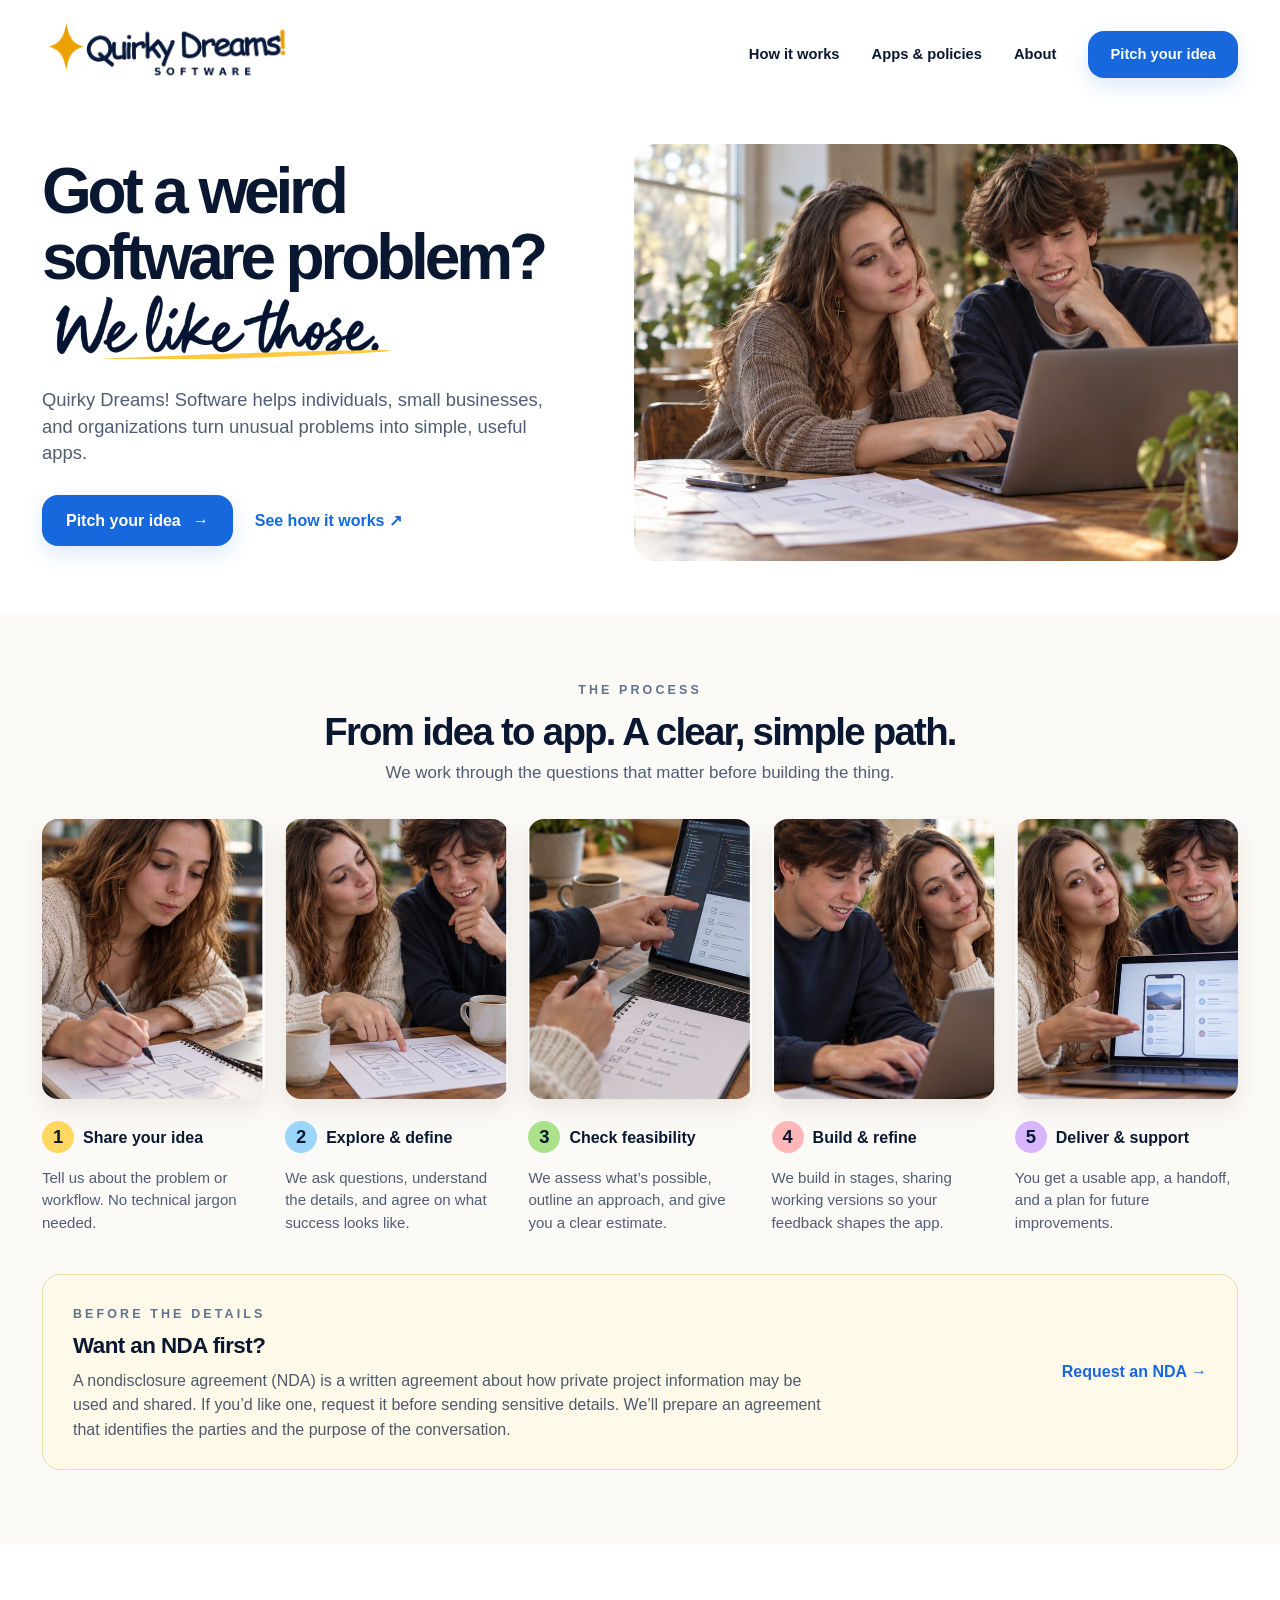
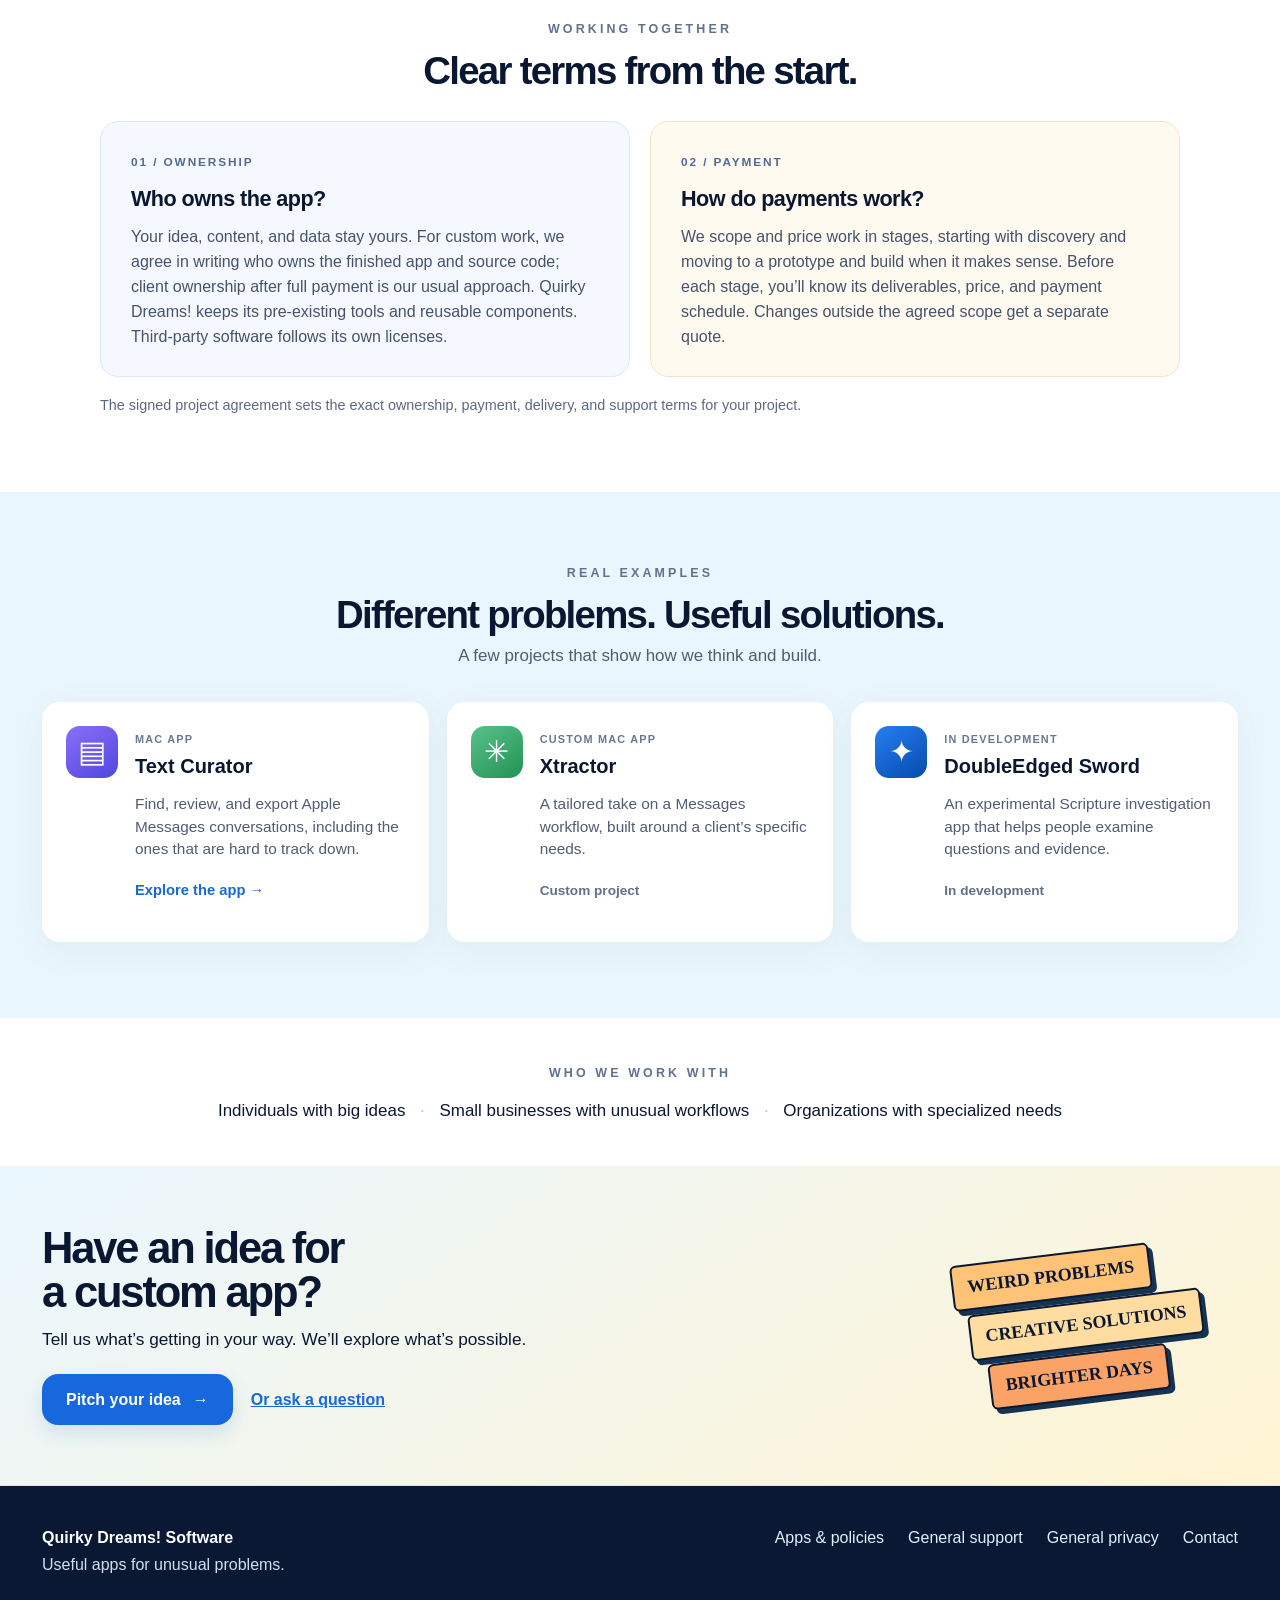
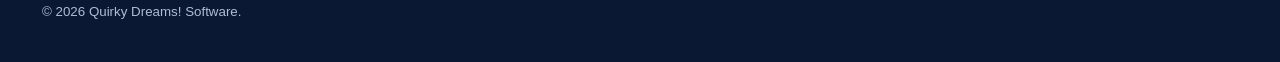
==== index.html @ a637a73d "Bust stylesheet cache for corrected photo ratio" ====
<!doctype html>
<html lang="en">
<head>
<meta charset="utf-8">
<meta name="viewport" content="width=device-width,initial-scale=1">
<title>Quirky Dreams! Software — Useful apps for unusual problems</title>
<meta name="description" content="Quirky Dreams! Software helps people turn unusual problems into simple, useful apps. Explore our process and tell us your idea.">
<link rel="icon" type="image/svg+xml" href="/electric-sheep-favicon.svg?v=20260927">
<link rel="stylesheet" href="styles.css?v=20260927-11">
</head>
<body class="home">
<header class="home-header"><nav class="home-nav" aria-label="Main navigation"><a class="home-brand" href="/" aria-label="Quirky Dreams! Software home"><img src="brand-logo-handwritten.png" alt="" width="250" height="51"></a><div class="home-links"><a href="#process">How it works</a><a href="apps.html">Apps &amp; policies</a><a href="#about">About</a><a class="nav-cta" href="mailto:support@quirkydreams.com?subject=My%20quirky%20app%20idea">Pitch your idea</a></div></nav></header>
<main class="home-main">
<section class="home-hero" aria-labelledby="hero-title"><div class="hero-copy"><h1 id="hero-title">Got a weird<br>software problem?<br><em>We like those.</em></h1><p>Quirky Dreams! Software helps individuals, small businesses, and organizations turn unusual problems into simple, useful apps.</p><div class="hero-actions"><a class="home-button" href="mailto:support@quirkydreams.com?subject=My%20quirky%20app%20idea">Pitch your idea <span aria-hidden="true">→</span></a><a class="text-link" href="#process">See how it works <span aria-hidden="true">↗</span></a></div></div><img class="hero-art" src="studio-hero.png" alt="Concept scene of Camila and Zach reviewing an app together" width="1989" height="791"></section>
<section id="process" class="process-section" aria-labelledby="process-title"><div class="section-heading"><span class="section-label">THE PROCESS</span><h2 id="process-title">From idea to app. A clear, simple path.</h2><p>We work through the questions that matter before building the thing.</p></div><ol class="process-grid"><li><span class="step-photo step-photo-1" aria-hidden="true"></span><h3><span class="step-number yellow">1</span> Share your idea</h3><p>Tell us about the problem or workflow. No technical jargon needed.</p></li><li><span class="step-photo step-photo-2" aria-hidden="true"></span><h3><span class="step-number blue">2</span> Explore &amp; define</h3><p>We ask questions, understand the details, and agree on what success looks like.</p></li><li><span class="step-photo step-photo-3" aria-hidden="true"></span><h3><span class="step-number green">3</span> Check feasibility</h3><p>We assess what’s possible, outline an approach, and give you a clear estimate.</p></li><li><span class="step-photo step-photo-4" aria-hidden="true"></span><h3><span class="step-number coral">4</span> Build &amp; refine</h3><p>We build in stages, sharing working versions so your feedback shapes the app.</p></li><li><span class="step-photo step-photo-5" aria-hidden="true"></span><h3><span class="step-number purple">5</span> Deliver &amp; support</h3><p>You get a usable app, a handoff, and a plan for future improvements.</p></li></ol><aside class="nda-callout" aria-labelledby="nda-title"><div><span class="section-label">BEFORE THE DETAILS</span><h3 id="nda-title">Want an NDA first?</h3><p>A nondisclosure agreement (NDA) is a written agreement about how private project information may be used and shared. If you’d like one, request it before sending sensitive details. We’ll prepare an agreement that identifies the parties and the purpose of the conversation.</p></div><a href="mailto:support@quirkydreams.com?subject=Request%20an%20NDA%20for%20an%20app%20idea">Request an NDA <span aria-hidden="true">→</span></a></aside></section>
<section class="terms-section" aria-labelledby="terms-title"><div class="section-heading"><span class="section-label">WORKING TOGETHER</span><h2 id="terms-title">Clear terms from the start.</h2></div><div class="terms-grid"><article><span class="terms-kicker">01 / OWNERSHIP</span><h3>Who owns the app?</h3><p>Your idea, content, and data stay yours. For custom work, we agree in writing who owns the finished app and source code; client ownership after full payment is our usual approach. Quirky Dreams! keeps its pre-existing tools and reusable components. Third-party software follows its own licenses.</p></article><article><span class="terms-kicker">02 / PAYMENT</span><h3>How do payments work?</h3><p>We scope and price work in stages, starting with discovery and moving to a prototype and build when it makes sense. Before each stage, you’ll know its deliverables, price, and payment schedule. Changes outside the agreed scope get a separate quote.</p></article></div><p class="terms-note">The signed project agreement sets the exact ownership, payment, delivery, and support terms for your project.</p></section>
<section id="examples" class="examples-section" aria-labelledby="examples-title"><div class="section-heading"><span class="section-label">REAL EXAMPLES</span><h2 id="examples-title">Different problems. Useful solutions.</h2><p>A few projects that show how we think and build.</p></div><div class="examples-grid"><article class="example-card"><span class="example-icon tc" aria-hidden="true">▤</span><div><span class="project-kind">MAC APP</span><h3>Text Curator</h3><p>Find, review, and export Apple Messages conversations, including the ones that are hard to track down.</p><a href="text-curator.html">Explore the app <span aria-hidden="true">→</span></a></div></article><article class="example-card"><span class="example-icon xt" aria-hidden="true">✳</span><div><span class="project-kind">CUSTOM MAC APP</span><h3>Xtractor</h3><p>A tailored take on a Messages workflow, built around a client’s specific needs.</p><span class="project-status">Custom project</span></div></article><article class="example-card"><span class="example-icon des" aria-hidden="true">✦</span><div><span class="project-kind">IN DEVELOPMENT</span><h3>DoubleEdged Sword</h3><p>An experimental Scripture investigation app that helps people examine questions and evidence.</p><span class="project-status">In development</span></div></article></div></section>
<section id="about" class="about-section"><span class="section-label">WHO WE WORK WITH</span><p>Individuals with big ideas <span>·</span> Small businesses with unusual workflows <span>·</span> Organizations with specialized needs</p></section>
<section class="closing-section"><div><h2>Have an idea for<br>a custom app?</h2><p>Tell us what’s getting in your way. We’ll explore what’s possible.</p><a class="home-button" href="mailto:support@quirkydreams.com?subject=My%20quirky%20app%20idea">Pitch your idea <span aria-hidden="true">→</span></a><a class="closing-link" href="mailto:support@quirkydreams.com?subject=Question%20for%20Quirky%20Dreams">Or ask a question</a></div><div class="closing-mark" aria-hidden="true"><span>WEIRD PROBLEMS</span><span>CREATIVE SOLUTIONS</span><span>BRIGHTER DAYS</span></div></section>
</main>
<footer class="home-footer"><div><strong>Quirky Dreams! Software</strong><p>Useful apps for unusual problems.</p></div><nav aria-label="Footer links"><a href="apps.html">Apps &amp; policies</a><a href="general-support.html">General support</a><a href="general-privacy.html">General privacy</a><a href="contact.html">Contact</a></nav><small>© 2026 Quirky Dreams! Software.</small></footer>
</body>
</html>
---- styles.css ----
:root { --bg:#f6f7f9; --card:#ffffff; --text:#17202a; --muted:#5f6b76; --line:#dfe4e8; --accent:#2f5d62; --accent2:#24484c; --max:980px; }
*{box-sizing:border-box} html{scroll-behavior:smooth} body{margin:0;background:var(--bg);color:var(--text);font-family:-apple-system,BlinkMacSystemFont,"SF Pro Text","Segoe UI",sans-serif;line-height:1.6}
a{color:var(--accent);text-decoration:none} a:hover{text-decoration:underline}
header{background:rgba(255,255,255,.92);border-bottom:1px solid var(--line);position:sticky;top:0;z-index:10;backdrop-filter:blur(14px)}
.nav{max-width:var(--max);margin:auto;padding:16px 24px;display:flex;gap:22px;align-items:center;flex-wrap:wrap}.brand{font-weight:750;color:var(--text);margin-right:auto}.nav a:not(.brand){font-size:.95rem;color:#3d4852}
main{max-width:var(--max);margin:auto;padding:64px 24px 80px}.hero{padding:30px 0 34px}.eyebrow{text-transform:uppercase;letter-spacing:.12em;font-size:.78rem;font-weight:700;color:var(--accent)}h1{font-size:clamp(2.35rem,6vw,4.8rem);line-height:1.04;letter-spacing:-.045em;margin:.25em 0 .3em}h2{font-size:1.65rem;letter-spacing:-.02em;margin-top:2.2em}h3{font-size:1.08rem;margin-bottom:.3em}.lead{font-size:1.22rem;color:var(--muted);max-width:760px}.grid{display:grid;grid-template-columns:repeat(auto-fit,minmax(230px,1fr));gap:18px;margin:30px 0}.card{background:var(--card);border:1px solid var(--line);border-radius:18px;padding:24px;box-shadow:0 8px 30px rgba(30,45,55,.04)}.card h3{margin-top:0}.button{display:inline-block;background:var(--accent);color:white;padding:11px 16px;border-radius:10px;font-weight:650}.button:hover{background:var(--accent2);text-decoration:none}.note{background:#eef3f3;border-left:4px solid var(--accent);padding:14px 18px;border-radius:8px;color:#34454a}.meta{color:var(--muted);font-size:.94rem}ul,ol{padding-left:1.35rem}li{margin:.35rem 0}code{background:#eceff1;padding:.1em .3em;border-radius:4px}footer{border-top:1px solid var(--line);background:#fff}.footer{max-width:var(--max);margin:auto;padding:30px 24px;color:var(--muted);font-size:.88rem}.footer p{margin:.35em 0}@media(max-width:620px){main{padding-top:38px}.nav{gap:12px}.brand{width:100%}h1{font-size:2.65rem}}/* Quirky Dreams! studio homepage */
.home{--ink:#0a1731;--blue:#1768dc;--muted:#4f5c73;background:#fff;color:var(--ink);font-family:ui-sans-serif,-apple-system,BlinkMacSystemFont,"Segoe UI",sans-serif;line-height:1.45}
.home a{color:var(--blue)}.home-header{position:relative;background:#fff;border:0;backdrop-filter:none}.home-nav{max-width:1320px;margin:auto;padding:20px 42px;display:flex;align-items:center;justify-content:space-between;gap:30px}.home-brand{color:var(--ink)!important;text-align:center;line-height:1;text-decoration:none!important;display:inline-flex;flex-direction:column;min-width:230px}.brand-script{font-family:"Comic Sans MS","Marker Felt",cursive;font-size:2rem;letter-spacing:-.09em;white-space:nowrap;transform:rotate(-3deg)}.bang{color:#f4b400}.spark{color:#f4b400;font-size:1.2rem;vertical-align:top;margin-left:4px}.brand-small{font-size:.67rem;letter-spacing:.48em;margin:7px 0 0 31px;font-weight:700}.home-links{display:flex;align-items:center;gap:32px}.home-links>a{font-size:.92rem;color:var(--ink);font-weight:650;white-space:nowrap}.home-links .nav-cta,.home-button{background:var(--blue);color:#fff!important;border-radius:16px;font-weight:750;box-shadow:0 8px 20px #1768dc25;transition:transform .2s,background .2s}.home-links .nav-cta{padding:13px 22px}.home-links .nav-cta:hover,.home-button:hover{background:#0e55ba;text-decoration:none;transform:translateY(-2px)}.home-main{max-width:none;padding:0}.home-hero{max-width:1320px;margin:auto;min-height:505px;padding:36px 42px 54px;display:grid;grid-template-columns:1fr 1.05fr;align-items:center;gap:16px}.hero-copy{position:relative;z-index:1}.home-hero h1{font-size:clamp(2.9rem,5vw,5.1rem);line-height:1.02;letter-spacing:-.065em;margin:0 0 28px;font-weight:830}.home-hero h1 em{display:inline-block;font-family:"Comic Sans MS","Marker Felt",cursive;font-weight:500;font-style:normal;letter-spacing:-.065em;position:relative;white-space:nowrap}.home-hero h1 em:after{content:"";height:5px;background:#ffc83e;border-radius:100%;position:absolute;left:2%;right:0;bottom:-9px;transform:rotate(-2deg)}.hero-copy>p{font-size:1.15rem;color:var(--muted);max-width:510px;margin:0 0 28px}.hero-actions{display:flex;align-items:center;gap:22px;flex-wrap:wrap}.home-button{display:inline-flex;gap:12px;align-items:center;padding:14px 24px;text-decoration:none!important}.text-link{font-weight:700}.hero-art{width:100%;height:auto;display:block;mix-blend-mode:multiply}.process-section{padding:62px 42px 74px;background:#fcfaf7}.section-heading{text-align:center;max-width:900px;margin:0 auto 34px}.section-label{font-size:.78rem;letter-spacing:.25em;color:#61728d;font-weight:800}.section-heading h2{font-size:clamp(1.9rem,3vw,2.8rem);margin:10px 0 6px;line-height:1.15;letter-spacing:-.045em}.section-heading p{font-size:1.06rem;color:var(--muted);margin:0}.process-art{display:block;width:min(1200px,100%);height:190px;object-fit:cover;object-position:center;margin:10px auto -5px;mix-blend-mode:multiply}.process-grid{list-style:none;padding:0;max-width:1200px;margin:0 auto;display:grid;grid-template-columns:repeat(5,1fr);gap:20px}.process-grid li{margin:0}.process-grid h3{font-size:1rem;display:flex;align-items:center;gap:9px;line-height:1.2;margin:0 0 14px}.step-number{width:32px;height:32px;flex:0 0 32px;display:grid;place-items:center;border-radius:50%;font-size:1.15rem;font-weight:850}.yellow{background:#ffd660}.blue{background:#9bd6fa}.green{background:#abe18b}.coral{background:#ffb6b7}.purple{background:#d7b6ff}.process-grid p{color:var(--muted);font-size:.94rem;line-height:1.48;margin:0}.examples-section{padding:68px 42px 76px;background:#eaf6fd}.examples-grid{max-width:1200px;margin:auto;display:grid;grid-template-columns:repeat(3,1fr);gap:18px}.example-card{background:#fff;border-radius:18px;padding:24px;min-height:240px;display:flex;gap:17px;box-shadow:0 9px 35px #305c8410}.example-icon{flex:0 0 52px;height:52px;border-radius:14px;color:#fff;display:grid;place-items:center;font-size:1.85rem}.tc{background:linear-gradient(145deg,#8a6ff8,#5147de)}.xt{background:linear-gradient(145deg,#58c18c,#239253)}.des{background:linear-gradient(145deg,#267ef0,#064bae)}.project-kind{font-size:.68rem;letter-spacing:.11em;color:#687891;font-weight:800}.example-card h3{font-size:1.25rem;margin:3px 0 12px}.example-card p{font-size:.96rem;color:var(--muted);margin:0 0 18px}.example-card a{font-weight:750;font-size:.92rem}.project-status{font-size:.85rem;color:#60718c;font-weight:650}.about-section{text-align:center;padding:42px 24px}.about-section p{font-size:1.06rem;margin:16px auto 0;max-width:1000px}.about-section p span{color:#a9bed7;margin:0 10px}.closing-section{background:linear-gradient(145deg,#eaf7ff 0%,#fff4d2 100%);min-height:315px;padding:60px max(42px,calc((100vw - 1200px)/2));display:flex;justify-content:space-between;align-items:center;gap:30px;overflow:hidden}.closing-section h2{font-size:clamp(2rem,3.4vw,3.2rem);line-height:1.02;margin:0 0 12px;letter-spacing:-.05em}.closing-section p{font-size:1.08rem;margin:0 0 22px}.closing-link{display:inline-block;margin-left:18px;text-decoration:underline!important;font-weight:650}.closing-mark{display:flex;flex-direction:column;align-items:flex-start;gap:5px;transform:rotate(-7deg);margin-right:35px}.closing-mark span{background:#ffc377;border:2px solid var(--ink);border-radius:6px;box-shadow:4px 5px 0 #173352;white-space:nowrap;padding:8px 14px;font-size:1.12rem;font-family:"Comic Sans MS","Marker Felt",cursive;font-weight:750}.closing-mark span:nth-child(2){background:#ffdc9f;margin-left:12px}.closing-mark span:nth-child(3){background:#fba267;margin-left:26px}.home-footer{background:#0b1833;color:#d5deef;padding:40px max(42px,calc((100vw - 1200px)/2));display:grid;grid-template-columns:1fr 2fr;gap:22px}.home-footer strong{color:#fff}.home-footer p{margin:4px 0}.home-footer nav{display:flex;flex-wrap:wrap;gap:12px 24px;justify-content:flex-end}.home-footer a{color:#e5eefe}.home-footer small{grid-column:1/-1;color:#aebdd3}
@media(max-width:900px){.home-nav{padding:18px 24px;flex-wrap:wrap}.home-links{gap:18px;flex-wrap:wrap}.home-hero{padding:45px 24px;grid-template-columns:1fr 1fr;min-height:0}.home-hero h1{font-size:clamp(2.65rem,5vw,4rem)}.process-section,.examples-section{padding-left:24px;padding-right:24px}.process-grid{gap:10px}.process-grid h3{align-items:flex-start;flex-direction:column}.closing-section{padding:52px 24px}.home-footer{padding:38px 24px}}
@media(max-width:650px){.home-nav{justify-content:center}.home-brand{margin:auto}.home-links{justify-content:center;gap:13px 18px}.home-links>a{font-size:.85rem}.home-links .nav-cta{padding:9px 14px}.home-hero{display:flex;flex-direction:column;padding:38px 24px 34px;gap:5px}.home-hero h1{font-size:clamp(2.65rem,10vw,4rem)}.hero-copy>p{font-size:1.06rem}.hero-art{max-width:550px}.process-section{padding-top:48px}.process-art{display:none}.process-grid{grid-template-columns:1fr;gap:0;max-width:470px}.process-grid li{position:relative;padding:16px 0 16px 50px;border-bottom:1px solid #e9e1d8}.process-grid h3{display:block;margin:0 0 6px}.step-number{position:absolute;left:0;top:12px}.process-grid p{font-size:1rem}.examples-grid{grid-template-columns:1fr}.example-card{min-height:0}.about-section p span{display:none}.about-section p{line-height:1.9}.closing-section{min-height:0}.closing-mark{display:none}.home-footer{grid-template-columns:1fr}.home-footer nav{justify-content:flex-start}.home-footer small{grid-column:auto}}

.terms-section{padding:72px 42px 76px;background:#fff}.terms-section .section-heading{margin-bottom:28px}.terms-grid{max-width:1080px;margin:auto;display:grid;grid-template-columns:repeat(2,minmax(0,1fr));gap:20px}.terms-grid article{background:#f5f9ff;border:1px solid #dbe8f8;border-radius:18px;padding:27px 30px}.terms-grid article:nth-child(2){background:#fffaf0;border-color:#f3e4c5}.terms-kicker{font-size:.74rem;letter-spacing:.16em;color:#506a91;font-weight:800}.terms-grid h3{font-size:1.35rem;letter-spacing:-.025em;margin:10px 0}.terms-grid p{font-size:1rem;color:#45536a;line-height:1.57;margin:0}.terms-note{max-width:1080px;margin:18px auto 0;color:#5b6980;font-size:.9rem}@media(max-width:650px){.terms-section{padding:52px 24px 58px}.terms-grid{grid-template-columns:1fr}.terms-grid article{padding:23px}.terms-note{font-size:.9rem}}
.app-hub{background:#f6faff}.hub-main{max-width:1200px;margin:auto;padding:76px 42px 100px}.hub-intro{max-width:720px;margin-bottom:42px}.hub-intro h1{font-size:clamp(2.6rem,5vw,4.3rem);line-height:1.05;letter-spacing:-.055em;margin:12px 0 18px}.hub-intro p{font-size:1.16rem;color:var(--muted);margin:0}.hub-grid{display:grid;grid-template-columns:repeat(3,minmax(0,1fr));gap:18px}.hub-card{background:#fff;border:1px solid #e2eaf4;border-radius:18px;padding:25px;display:flex;flex-direction:column;align-items:flex-start;gap:20px;box-shadow:0 10px 30px #1d4d8810}.hub-card h2{font-size:1.4rem;letter-spacing:-.025em;margin:7px 0 12px}.hub-card p{font-size:1rem;color:var(--muted);margin:0}.hub-actions{display:flex;flex-direction:column;align-items:flex-start;gap:11px;margin-top:24px}.hub-actions a,.hub-contact a{font-weight:750}.hub-contact{font-size:1rem;margin:36px 0 0;color:var(--muted)}.app-hub .home-links a[aria-current="page"]{color:var(--blue);text-decoration:underline;text-underline-offset:6px}@media(max-width:850px){.hub-grid{grid-template-columns:1fr 1fr}.hub-main{padding:56px 24px 72px}}@media(max-width:650px){.hub-grid{grid-template-columns:1fr}.hub-card{flex-direction:row}.hub-card .example-icon{flex:0 0 52px}.hub-main{padding-top:46px}}

.nda-callout{max-width:1200px;margin:40px auto 0;border:1px solid #ecdcae;background:#fff9e9;border-radius:18px;padding:26px 30px;display:flex;align-items:center;justify-content:space-between;gap:30px}.nda-callout h3{font-size:1.4rem;letter-spacing:-.025em;margin:6px 0 6px}.nda-callout p{color:#4d5a6b;font-size:1rem;line-height:1.55;max-width:760px;margin:0}.nda-callout>a{font-weight:750;white-space:nowrap}@media(max-width:650px){.nda-callout{margin-top:32px;padding:22px;display:block}.nda-callout>a{display:inline-block;margin-top:18px}}
.info-page{background:#f6faff}.info-main{max-width:900px;min-height:65vh;margin:auto;padding:72px 28px 100px}.info-main h1{font-size:clamp(2.6rem,5vw,4.3rem);line-height:1.05;letter-spacing:-.05em;margin:12px 0 18px}.info-lead{font-size:1.18rem;color:var(--muted);max-width:740px;margin:0 0 36px}.info-panel{background:#fff;border:1px solid #e0e9f5;border-radius:18px;padding:24px 28px;margin:16px 0}.info-panel h2{font-size:1.3rem;margin:0 0 9px}.info-panel p{font-size:1rem;color:#46556d;margin:0;line-height:1.6}.info-panel a{font-weight:700}.info-panel>a{display:inline-block;margin-top:13px;font-weight:750}.info-panel .info-secondary{margin-top:18px}.info-secondary{color:#62718a;font-size:.92rem}@media(max-width:650px){.info-main{padding:48px 24px 68px}.info-panel{padding:22px}}

/* Photographic process sequence */
.home-hero .hero-art{border-radius:22px;mix-blend-mode:normal;aspect-ratio:1.45;object-fit:cover;object-position:70% center}
.process-grid{margin-top:32px}
.step-photo{display:block;width:100%;height:280px;margin-bottom:22px;border-radius:16px;background-image:url('process-photos.png');background-repeat:no-repeat;background-size:500% auto;background-position-y:center;box-shadow:0 10px 24px #422c1618}
.step-photo-1{background-position-x:0%}.step-photo-2{background-position-x:25%}.step-photo-3{background-position-x:50%}.step-photo-4{background-position-x:75%}.step-photo-5{background-position-x:100%}
@media(max-width:760px){.process-grid li{padding-top:22px;padding-bottom:22px}.step-photo{height:210px;margin-bottom:14px}.home-hero .hero-art{aspect-ratio:1.5}}
.home-brand img{display:block;max-width:100%;height:auto}
.nav .brand img{display:block;max-width:100%;height:auto}
.home-brand img{width:250px;height:auto;margin:-13px 0 -9px}
.nav .brand img{width:210px;height:auto;margin:-10px 0 -7px}
/* Bespoke hand lettering for the fixed hero phrase; the HTML text remains accessible. */
.home-hero h1 em{font-family:inherit;color:transparent;width:5.45em;height:1.08em;overflow:hidden;white-space:nowrap;background:url('we-like-those-lettering.png') center center / 100% auto no-repeat;vertical-align:bottom}
.home-hero h1 em:after{bottom:0}
.home-hero .hero-art{object-position:85% center}


/* Mobile photographic framing — preserve the approved compositions instead of desktop cover-crops. */
@media(max-width:760px){
  .home-hero .hero-art{
    aspect-ratio:auto;
    height:auto;
    object-fit:contain;
    object-position:center;
  }
  .step-photo{
    height:auto;
    aspect-ratio:405 / 692;
    background-size:500% auto;
    background-position-y:center;
  }
}
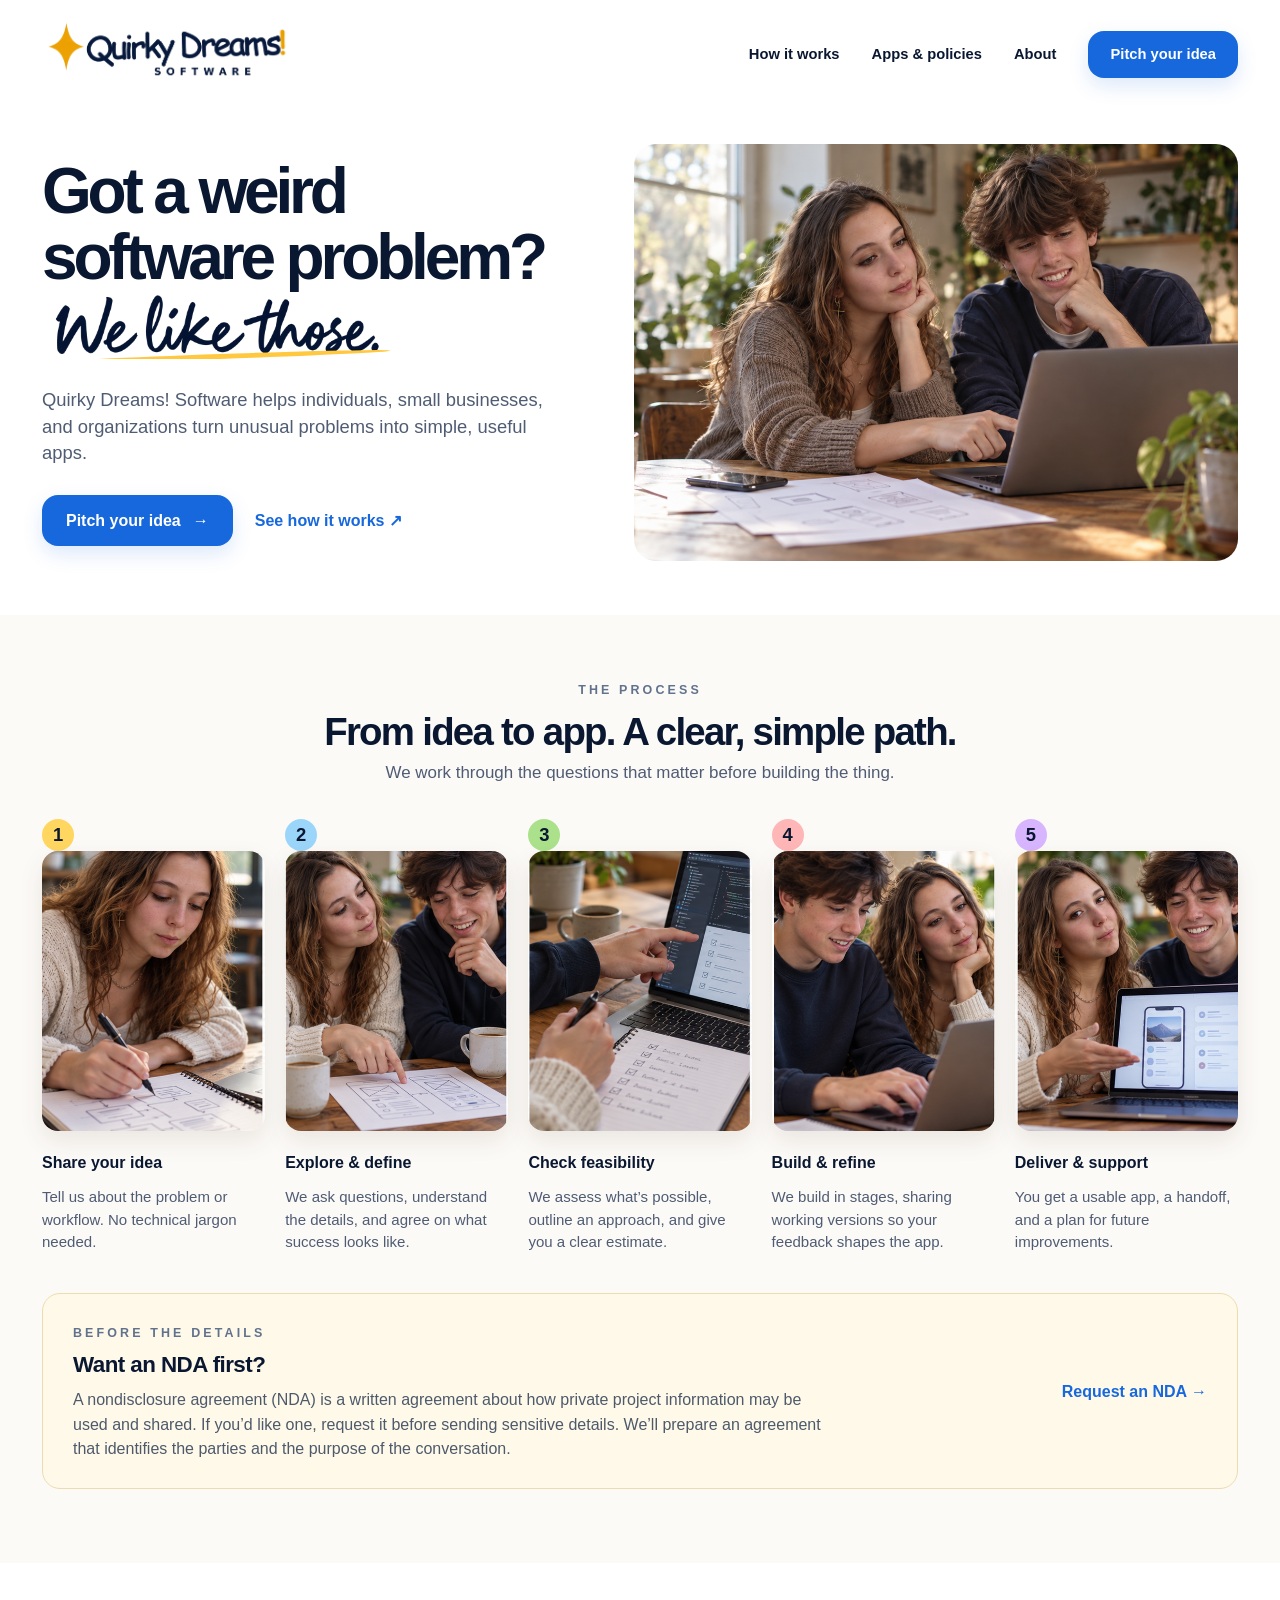
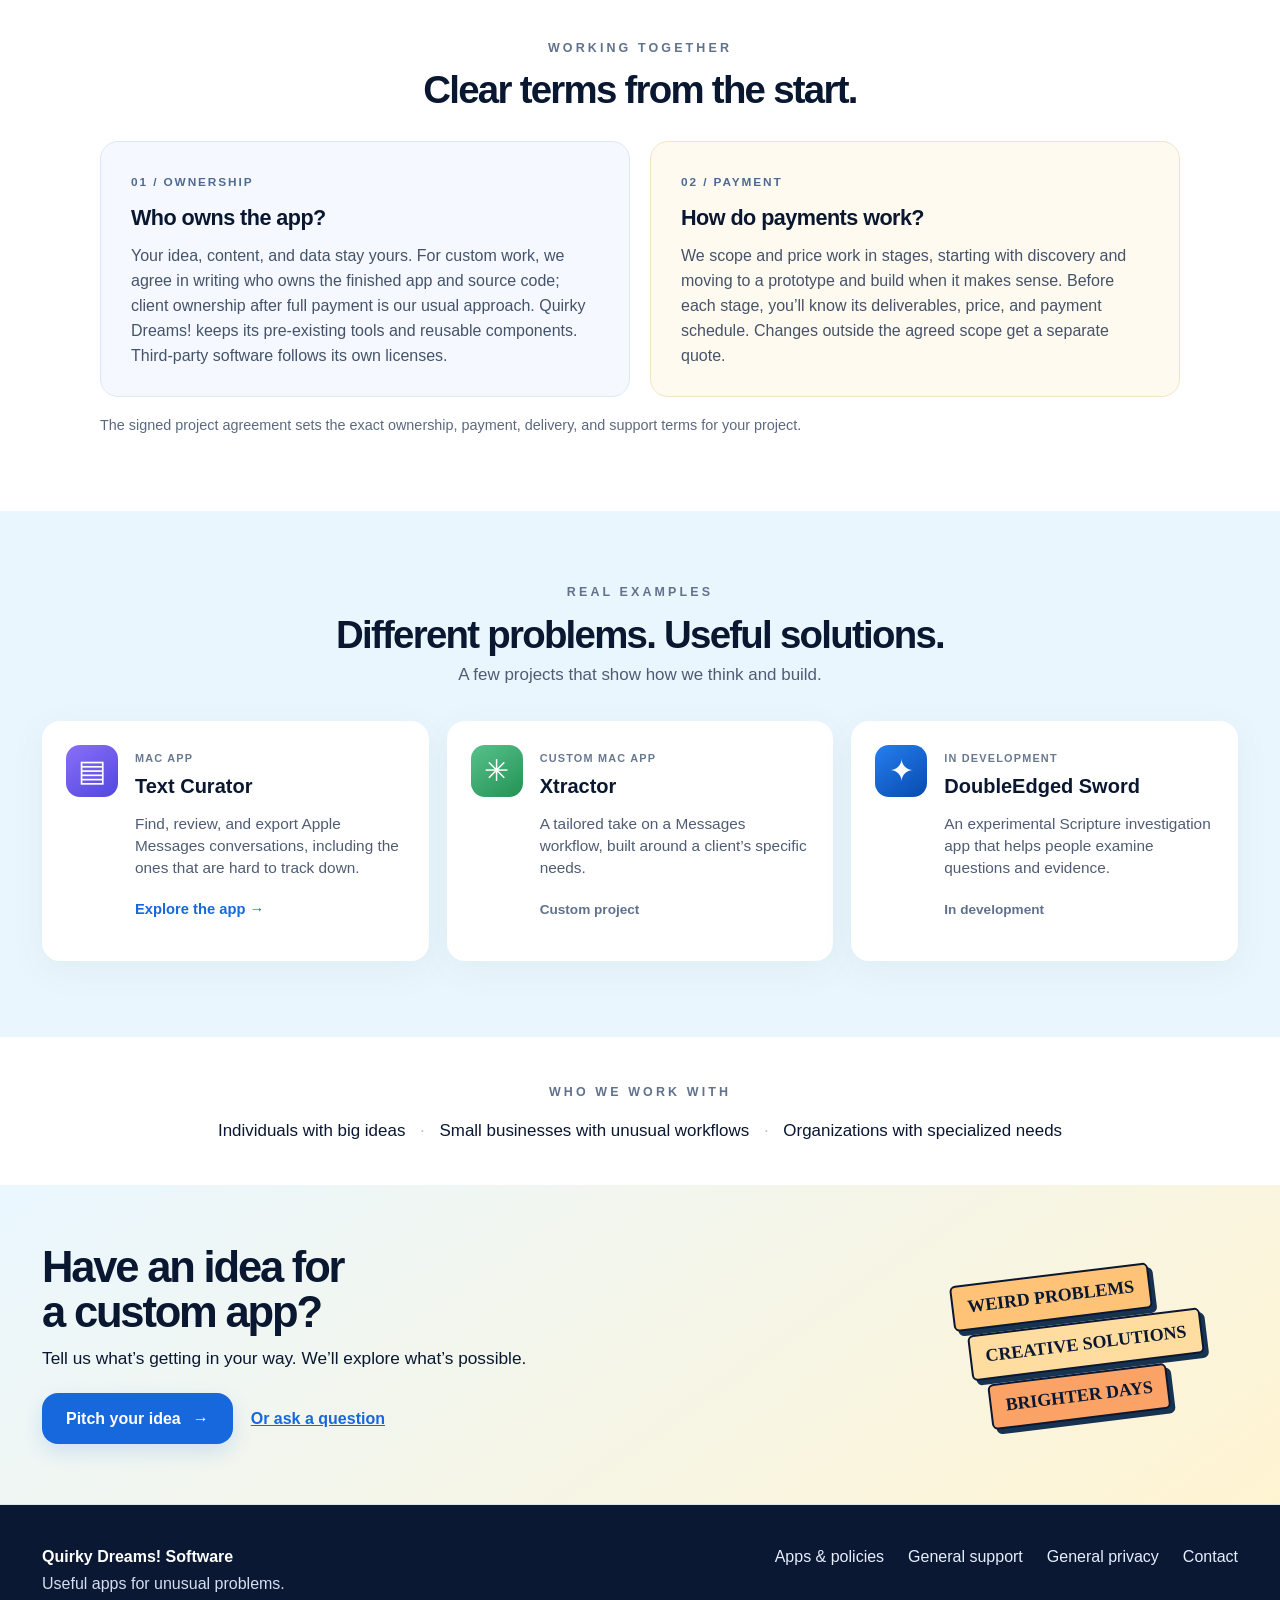
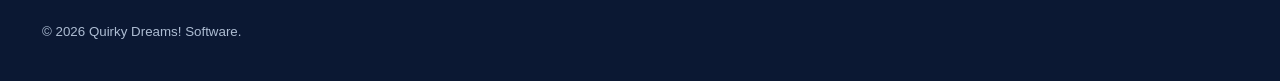
==== commit 02f12fc7: "Move process numbers above photos" ====
--- a/index.html
+++ b/index.html
@@ -12,7 +12,7 @@
 <header class="home-header"><nav class="home-nav" aria-label="Main navigation"><a class="home-brand" href="/" aria-label="Quirky Dreams! Software home"><img src="brand-logo-handwritten.png" alt="" width="250" height="51"></a><div class="home-links"><a href="#process">How it works</a><a href="apps.html">Apps &amp; policies</a><a href="#about">About</a><a class="nav-cta" href="mailto:support@quirkydreams.com?subject=My%20quirky%20app%20idea">Pitch your idea</a></div></nav></header>
 <main class="home-main">
 <section class="home-hero" aria-labelledby="hero-title"><div class="hero-copy"><h1 id="hero-title">Got a weird<br>software problem?<br><em>We like those.</em></h1><p>Quirky Dreams! Software helps individuals, small businesses, and organizations turn unusual problems into simple, useful apps.</p><div class="hero-actions"><a class="home-button" href="mailto:support@quirkydreams.com?subject=My%20quirky%20app%20idea">Pitch your idea <span aria-hidden="true">→</span></a><a class="text-link" href="#process">See how it works <span aria-hidden="true">↗</span></a></div></div><img class="hero-art" src="studio-hero.png" alt="Concept scene of Camila and Zach reviewing an app together" width="1989" height="791"></section>
-<section id="process" class="process-section" aria-labelledby="process-title"><div class="section-heading"><span class="section-label">THE PROCESS</span><h2 id="process-title">From idea to app. A clear, simple path.</h2><p>We work through the questions that matter before building the thing.</p></div><ol class="process-grid"><li><span class="step-photo step-photo-1" aria-hidden="true"></span><h3><span class="step-number yellow">1</span> Share your idea</h3><p>Tell us about the problem or workflow. No technical jargon needed.</p></li><li><span class="step-photo step-photo-2" aria-hidden="true"></span><h3><span class="step-number blue">2</span> Explore &amp; define</h3><p>We ask questions, understand the details, and agree on what success looks like.</p></li><li><span class="step-photo step-photo-3" aria-hidden="true"></span><h3><span class="step-number green">3</span> Check feasibility</h3><p>We assess what’s possible, outline an approach, and give you a clear estimate.</p></li><li><span class="step-photo step-photo-4" aria-hidden="true"></span><h3><span class="step-number coral">4</span> Build &amp; refine</h3><p>We build in stages, sharing working versions so your feedback shapes the app.</p></li><li><span class="step-photo step-photo-5" aria-hidden="true"></span><h3><span class="step-number purple">5</span> Deliver &amp; support</h3><p>You get a usable app, a handoff, and a plan for future improvements.</p></li></ol><aside class="nda-callout" aria-labelledby="nda-title"><div><span class="section-label">BEFORE THE DETAILS</span><h3 id="nda-title">Want an NDA first?</h3><p>A nondisclosure agreement (NDA) is a written agreement about how private project information may be used and shared. If you’d like one, request it before sending sensitive details. We’ll prepare an agreement that identifies the parties and the purpose of the conversation.</p></div><a href="mailto:support@quirkydreams.com?subject=Request%20an%20NDA%20for%20an%20app%20idea">Request an NDA <span aria-hidden="true">→</span></a></aside></section>
+<section id="process" class="process-section" aria-labelledby="process-title"><div class="section-heading"><span class="section-label">THE PROCESS</span><h2 id="process-title">From idea to app. A clear, simple path.</h2><p>We work through the questions that matter before building the thing.</p></div><ol class="process-grid"><li><span class="step-number yellow">1</span><span class="step-photo step-photo-1" aria-hidden="true"></span><h3>Share your idea</h3><p>Tell us about the problem or workflow. No technical jargon needed.</p></li><li><span class="step-number blue">2</span><span class="step-photo step-photo-2" aria-hidden="true"></span><h3>Explore &amp; define</h3><p>We ask questions, understand the details, and agree on what success looks like.</p></li><li><span class="step-number green">3</span><span class="step-photo step-photo-3" aria-hidden="true"></span><h3>Check feasibility</h3><p>We assess what’s possible, outline an approach, and give you a clear estimate.</p></li><li><span class="step-number coral">4</span><span class="step-photo step-photo-4" aria-hidden="true"></span><h3>Build &amp; refine</h3><p>We build in stages, sharing working versions so your feedback shapes the app.</p></li><li><span class="step-number purple">5</span><span class="step-photo step-photo-5" aria-hidden="true"></span><h3>Deliver &amp; support</h3><p>You get a usable app, a handoff, and a plan for future improvements.</p></li></ol><aside class="nda-callout" aria-labelledby="nda-title"><div><span class="section-label">BEFORE THE DETAILS</span><h3 id="nda-title">Want an NDA first?</h3><p>A nondisclosure agreement (NDA) is a written agreement about how private project information may be used and shared. If you’d like one, request it before sending sensitive details. We’ll prepare an agreement that identifies the parties and the purpose of the conversation.</p></div><a href="mailto:support@quirkydreams.com?subject=Request%20an%20NDA%20for%20an%20app%20idea">Request an NDA <span aria-hidden="true">→</span></a></aside></section>
 <section class="terms-section" aria-labelledby="terms-title"><div class="section-heading"><span class="section-label">WORKING TOGETHER</span><h2 id="terms-title">Clear terms from the start.</h2></div><div class="terms-grid"><article><span class="terms-kicker">01 / OWNERSHIP</span><h3>Who owns the app?</h3><p>Your idea, content, and data stay yours. For custom work, we agree in writing who owns the finished app and source code; client ownership after full payment is our usual approach. Quirky Dreams! keeps its pre-existing tools and reusable components. Third-party software follows its own licenses.</p></article><article><span class="terms-kicker">02 / PAYMENT</span><h3>How do payments work?</h3><p>We scope and price work in stages, starting with discovery and moving to a prototype and build when it makes sense. Before each stage, you’ll know its deliverables, price, and payment schedule. Changes outside the agreed scope get a separate quote.</p></article></div><p class="terms-note">The signed project agreement sets the exact ownership, payment, delivery, and support terms for your project.</p></section>
 <section id="examples" class="examples-section" aria-labelledby="examples-title"><div class="section-heading"><span class="section-label">REAL EXAMPLES</span><h2 id="examples-title">Different problems. Useful solutions.</h2><p>A few projects that show how we think and build.</p></div><div class="examples-grid"><article class="example-card"><span class="example-icon tc" aria-hidden="true">▤</span><div><span class="project-kind">MAC APP</span><h3>Text Curator</h3><p>Find, review, and export Apple Messages conversations, including the ones that are hard to track down.</p><a href="text-curator.html">Explore the app <span aria-hidden="true">→</span></a></div></article><article class="example-card"><span class="example-icon xt" aria-hidden="true">✳</span><div><span class="project-kind">CUSTOM MAC APP</span><h3>Xtractor</h3><p>A tailored take on a Messages workflow, built around a client’s specific needs.</p><span class="project-status">Custom project</span></div></article><article class="example-card"><span class="example-icon des" aria-hidden="true">✦</span><div><span class="project-kind">IN DEVELOPMENT</span><h3>DoubleEdged Sword</h3><p>An experimental Scripture investigation app that helps people examine questions and evidence.</p><span class="project-status">In development</span></div></article></div></section>
 <section id="about" class="about-section"><span class="section-label">WHO WE WORK WITH</span><p>Individuals with big ideas <span>·</span> Small businesses with unusual workflows <span>·</span> Organizations with specialized needs</p></section>
--- a/styles.css
+++ b/styles.css
@@ -46,3 +46,31 @@
     background-position-y:center;
   }
 }
+
+
+/* Mobile process cards: centered number, square crop, natural photo proportions. */
+@media(max-width:760px){
+  .process-grid li{
+    display:flex;
+    flex-direction:column;
+    align-items:center;
+  }
+  .process-grid li .step-number{
+    order:1;
+    align-self:center;
+    margin:0 0 12px;
+  }
+  .process-grid li .step-photo{
+    order:2;
+    width:100%;
+    height:auto;
+    aspect-ratio:1 / 1;
+    margin:0 0 14px;
+    background-size:500% auto;
+    background-position-y:center;
+  }
+  .process-grid li p{
+    order:4;
+    width:100%;
+  }
+  .process-grid li h3{order:3;width:100%;}\n}
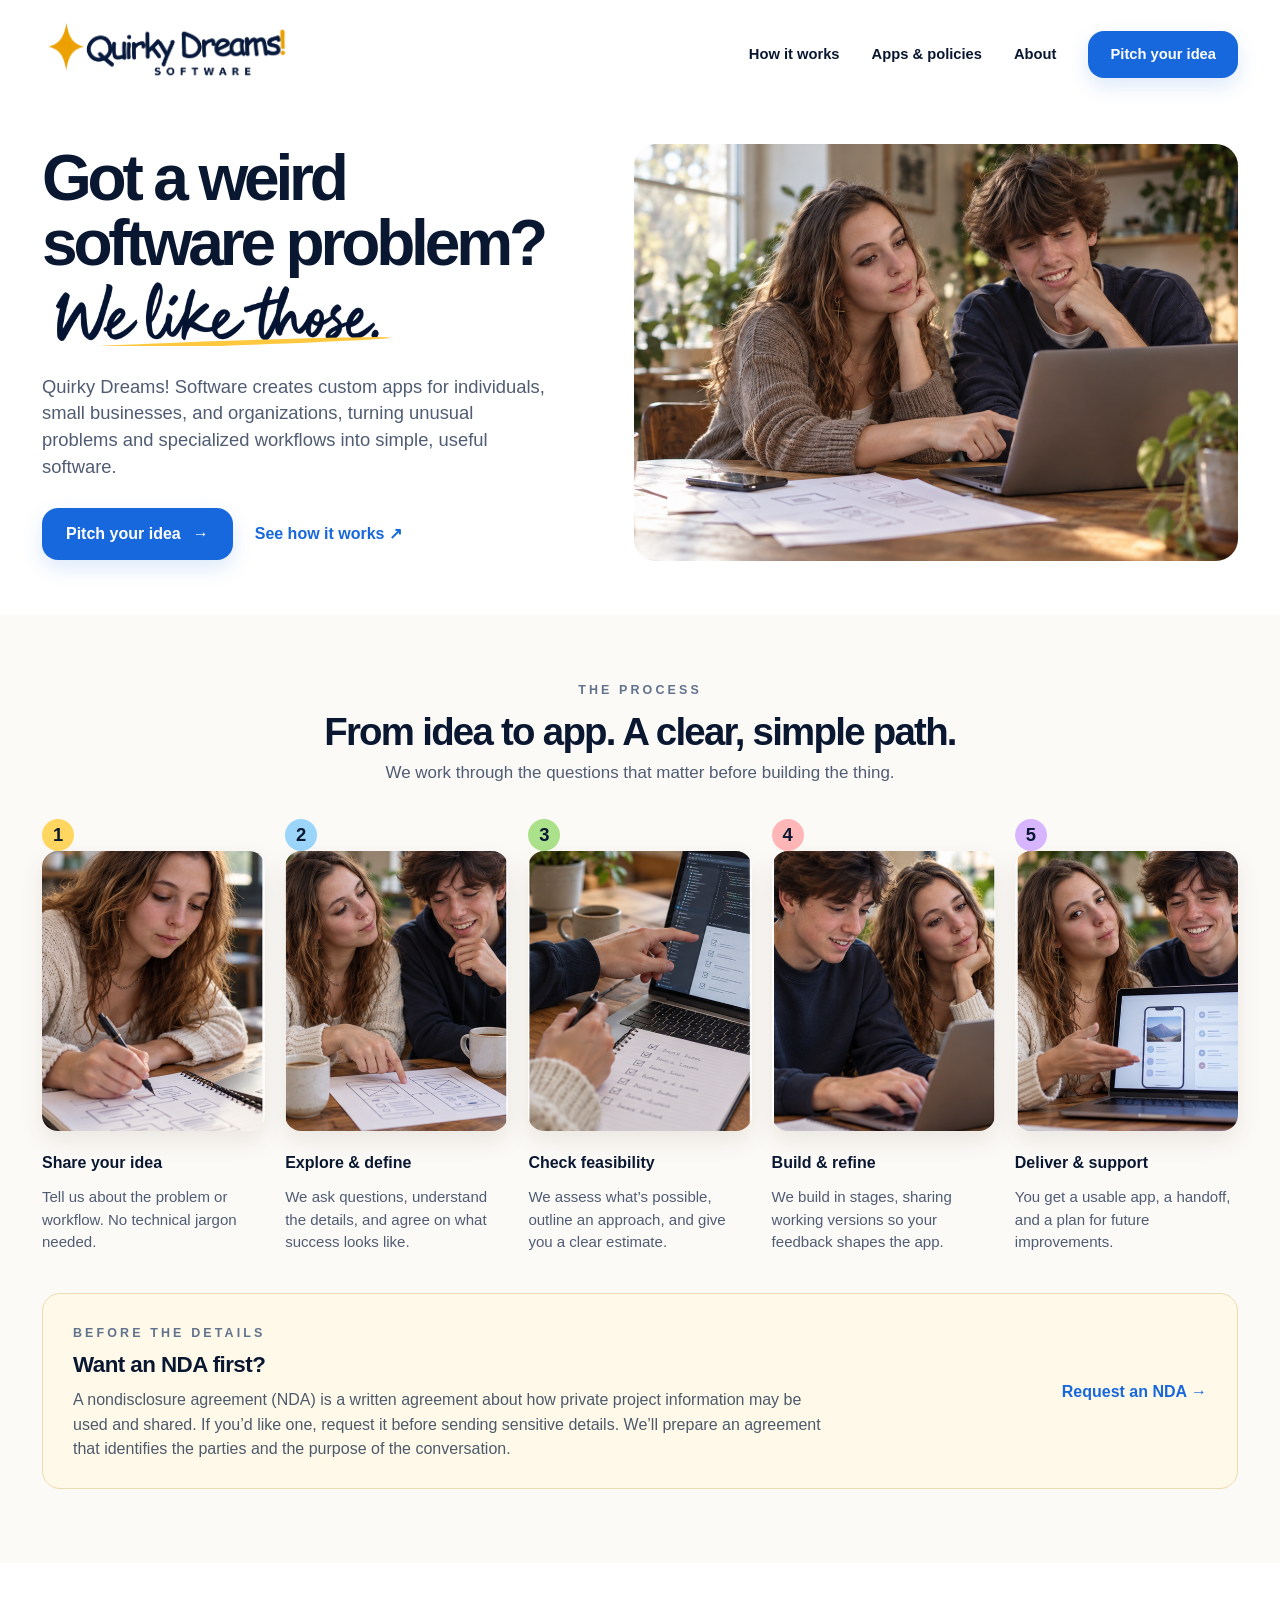
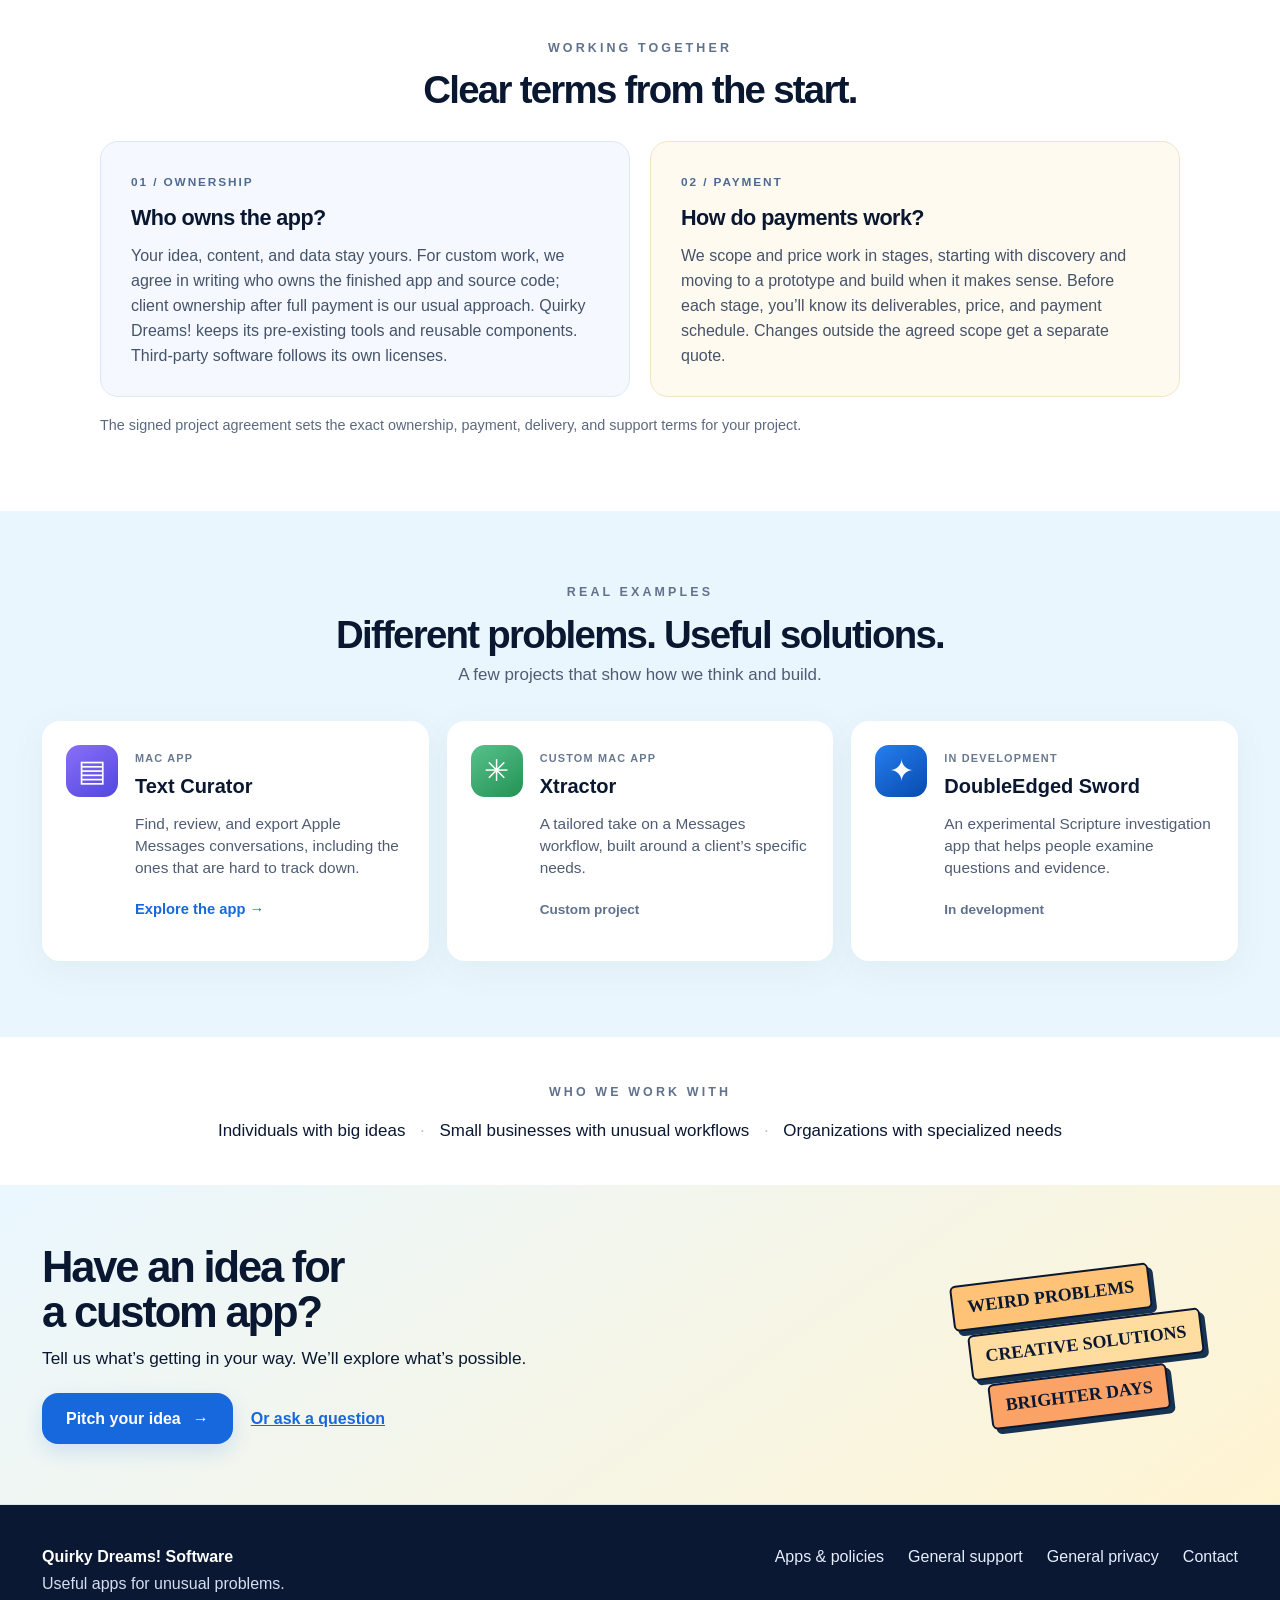
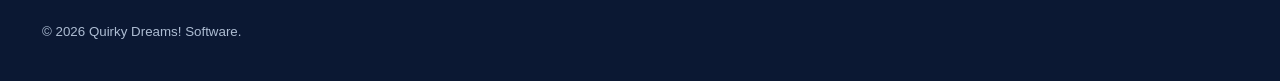
==== commit 7d80061d: "Improve homepage SEO metadata and structured data" ====
--- a/index.html
+++ b/index.html
@@ -3,15 +3,27 @@
 <head>
 <meta charset="utf-8">
 <meta name="viewport" content="width=device-width,initial-scale=1">
-<title>Quirky Dreams! Software — Useful apps for unusual problems</title>
-<meta name="description" content="Quirky Dreams! Software helps people turn unusual problems into simple, useful apps. Explore our process and tell us your idea.">
+<title>Custom App Development | Quirky Dreams! Software</title>
+<meta name="description" content="Quirky Dreams! Software creates custom apps and software for individuals, small businesses, and organizations with unusual problems and specialized workflows.">
+<link rel="canonical" href="https://quirkydreams.com/">
+<script type="application/ld+json">
+{
+  "@context": "https://schema.org",
+  "@type": "Organization",
+  "name": "Quirky Dreams! Software",
+  "url": "https://quirkydreams.com/",
+  "logo": "https://quirkydreams.com/brand-logo.png",
+  "description": "Custom app and software development for individuals, small businesses, and organizations with unusual problems and specialized workflows.",
+  "email": "support@quirkydreams.com"
+}
+</script>
 <link rel="icon" type="image/svg+xml" href="/electric-sheep-favicon.svg?v=20260927">
 <link rel="stylesheet" href="styles.css?v=20260927-11">
 </head>
 <body class="home">
 <header class="home-header"><nav class="home-nav" aria-label="Main navigation"><a class="home-brand" href="/" aria-label="Quirky Dreams! Software home"><img src="brand-logo-handwritten.png" alt="" width="250" height="51"></a><div class="home-links"><a href="#process">How it works</a><a href="apps.html">Apps &amp; policies</a><a href="#about">About</a><a class="nav-cta" href="mailto:support@quirkydreams.com?subject=My%20quirky%20app%20idea">Pitch your idea</a></div></nav></header>
 <main class="home-main">
-<section class="home-hero" aria-labelledby="hero-title"><div class="hero-copy"><h1 id="hero-title">Got a weird<br>software problem?<br><em>We like those.</em></h1><p>Quirky Dreams! Software helps individuals, small businesses, and organizations turn unusual problems into simple, useful apps.</p><div class="hero-actions"><a class="home-button" href="mailto:support@quirkydreams.com?subject=My%20quirky%20app%20idea">Pitch your idea <span aria-hidden="true">→</span></a><a class="text-link" href="#process">See how it works <span aria-hidden="true">↗</span></a></div></div><img class="hero-art" src="studio-hero.png" alt="Concept scene of Camila and Zach reviewing an app together" width="1989" height="791"></section>
+<section class="home-hero" aria-labelledby="hero-title"><div class="hero-copy"><h1 id="hero-title">Got a weird<br>software problem?<br><em>We like those.</em></h1><p>Quirky Dreams! Software creates custom apps for individuals, small businesses, and organizations, turning unusual problems and specialized workflows into simple, useful software.</p><div class="hero-actions"><a class="home-button" href="mailto:support@quirkydreams.com?subject=My%20quirky%20app%20idea">Pitch your idea <span aria-hidden="true">→</span></a><a class="text-link" href="#process">See how it works <span aria-hidden="true">↗</span></a></div></div><img class="hero-art" src="studio-hero.png" alt="Concept scene of Camila and Zach reviewing an app together" width="1989" height="791"></section>
 <section id="process" class="process-section" aria-labelledby="process-title"><div class="section-heading"><span class="section-label">THE PROCESS</span><h2 id="process-title">From idea to app. A clear, simple path.</h2><p>We work through the questions that matter before building the thing.</p></div><ol class="process-grid"><li><span class="step-number yellow">1</span><span class="step-photo step-photo-1" aria-hidden="true"></span><h3>Share your idea</h3><p>Tell us about the problem or workflow. No technical jargon needed.</p></li><li><span class="step-number blue">2</span><span class="step-photo step-photo-2" aria-hidden="true"></span><h3>Explore &amp; define</h3><p>We ask questions, understand the details, and agree on what success looks like.</p></li><li><span class="step-number green">3</span><span class="step-photo step-photo-3" aria-hidden="true"></span><h3>Check feasibility</h3><p>We assess what’s possible, outline an approach, and give you a clear estimate.</p></li><li><span class="step-number coral">4</span><span class="step-photo step-photo-4" aria-hidden="true"></span><h3>Build &amp; refine</h3><p>We build in stages, sharing working versions so your feedback shapes the app.</p></li><li><span class="step-number purple">5</span><span class="step-photo step-photo-5" aria-hidden="true"></span><h3>Deliver &amp; support</h3><p>You get a usable app, a handoff, and a plan for future improvements.</p></li></ol><aside class="nda-callout" aria-labelledby="nda-title"><div><span class="section-label">BEFORE THE DETAILS</span><h3 id="nda-title">Want an NDA first?</h3><p>A nondisclosure agreement (NDA) is a written agreement about how private project information may be used and shared. If you’d like one, request it before sending sensitive details. We’ll prepare an agreement that identifies the parties and the purpose of the conversation.</p></div><a href="mailto:support@quirkydreams.com?subject=Request%20an%20NDA%20for%20an%20app%20idea">Request an NDA <span aria-hidden="true">→</span></a></aside></section>
 <section class="terms-section" aria-labelledby="terms-title"><div class="section-heading"><span class="section-label">WORKING TOGETHER</span><h2 id="terms-title">Clear terms from the start.</h2></div><div class="terms-grid"><article><span class="terms-kicker">01 / OWNERSHIP</span><h3>Who owns the app?</h3><p>Your idea, content, and data stay yours. For custom work, we agree in writing who owns the finished app and source code; client ownership after full payment is our usual approach. Quirky Dreams! keeps its pre-existing tools and reusable components. Third-party software follows its own licenses.</p></article><article><span class="terms-kicker">02 / PAYMENT</span><h3>How do payments work?</h3><p>We scope and price work in stages, starting with discovery and moving to a prototype and build when it makes sense. Before each stage, you’ll know its deliverables, price, and payment schedule. Changes outside the agreed scope get a separate quote.</p></article></div><p class="terms-note">The signed project agreement sets the exact ownership, payment, delivery, and support terms for your project.</p></section>
 <section id="examples" class="examples-section" aria-labelledby="examples-title"><div class="section-heading"><span class="section-label">REAL EXAMPLES</span><h2 id="examples-title">Different problems. Useful solutions.</h2><p>A few projects that show how we think and build.</p></div><div class="examples-grid"><article class="example-card"><span class="example-icon tc" aria-hidden="true">▤</span><div><span class="project-kind">MAC APP</span><h3>Text Curator</h3><p>Find, review, and export Apple Messages conversations, including the ones that are hard to track down.</p><a href="text-curator.html">Explore the app <span aria-hidden="true">→</span></a></div></article><article class="example-card"><span class="example-icon xt" aria-hidden="true">✳</span><div><span class="project-kind">CUSTOM MAC APP</span><h3>Xtractor</h3><p>A tailored take on a Messages workflow, built around a client’s specific needs.</p><span class="project-status">Custom project</span></div></article><article class="example-card"><span class="example-icon des" aria-hidden="true">✦</span><div><span class="project-kind">IN DEVELOPMENT</span><h3>DoubleEdged Sword</h3><p>An experimental Scripture investigation app that helps people examine questions and evidence.</p><span class="project-status">In development</span></div></article></div></section>
--- a/styles.css
+++ b/styles.css
@@ -73,4 +73,5 @@
     order:4;
     width:100%;
   }
-  .process-grid li h3{order:3;width:100%;}\n}
+  .process-grid li h3{order:3;width:100%;}
+}
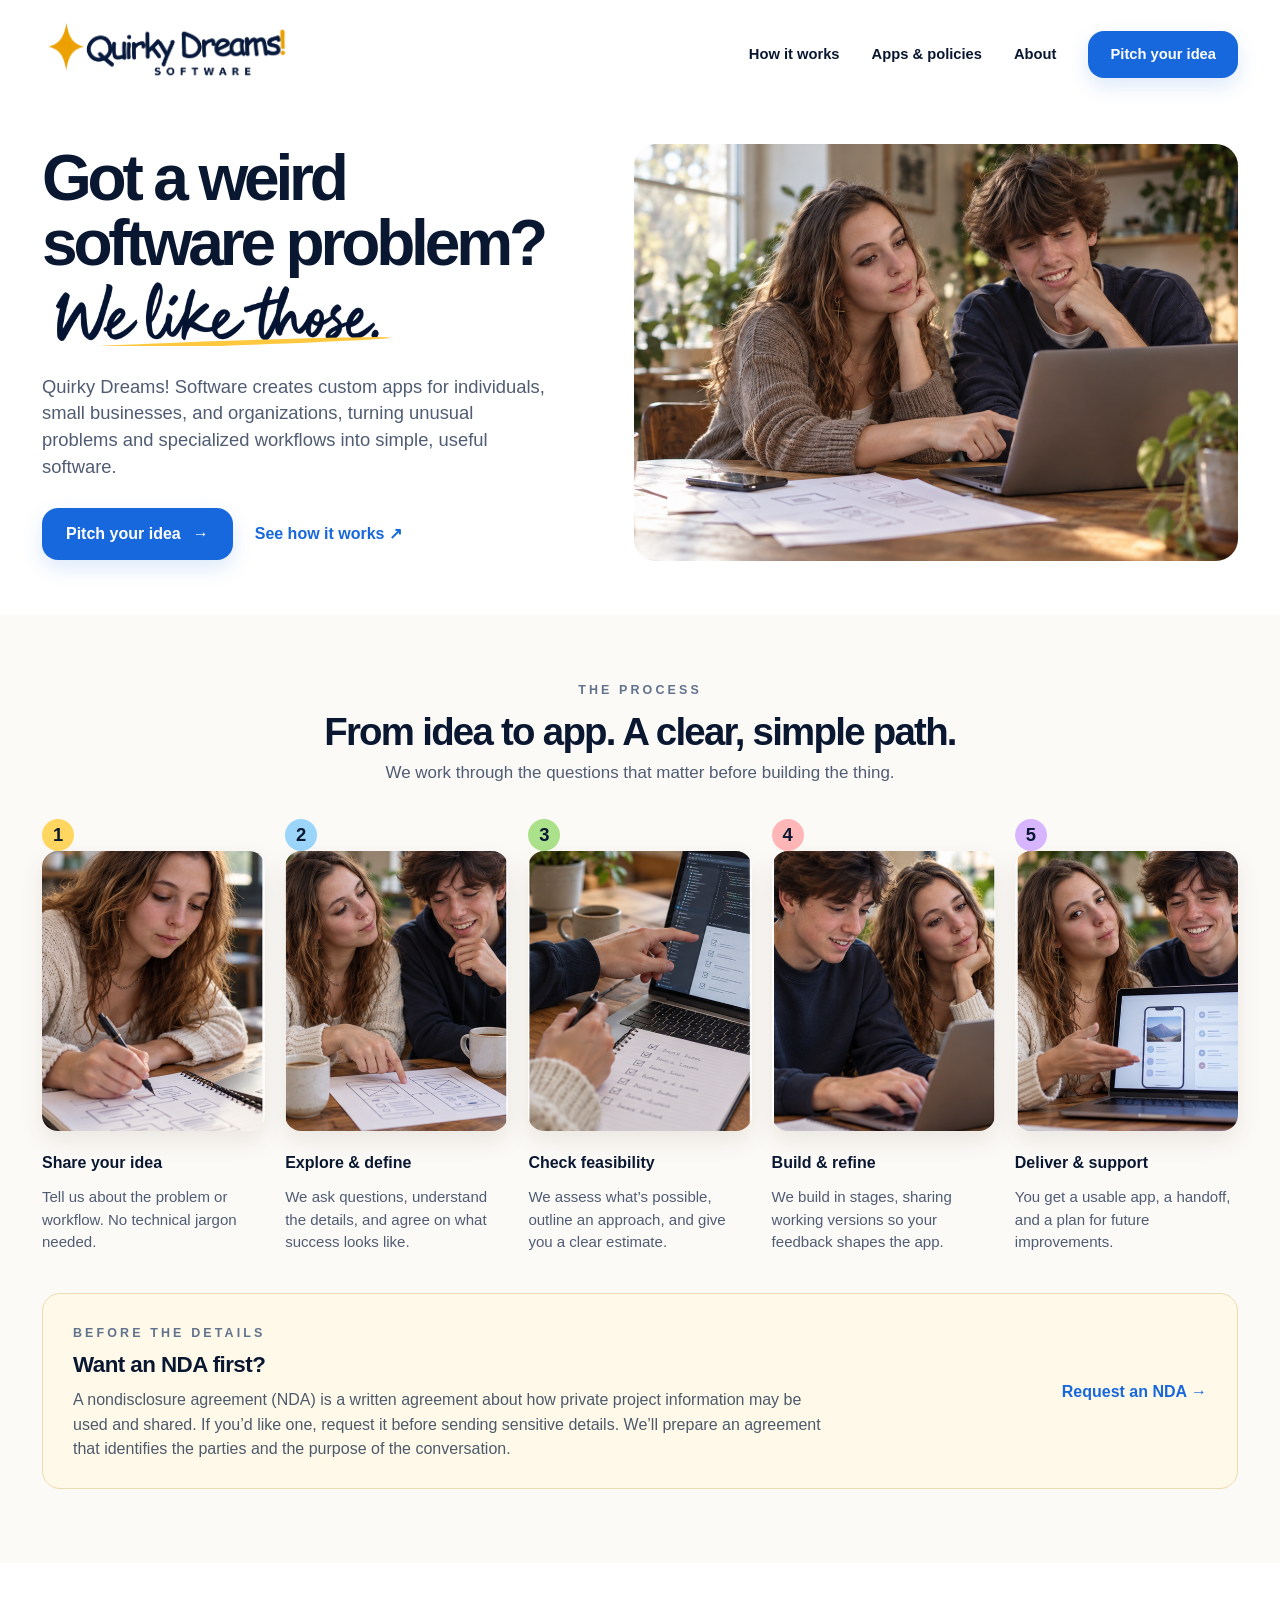
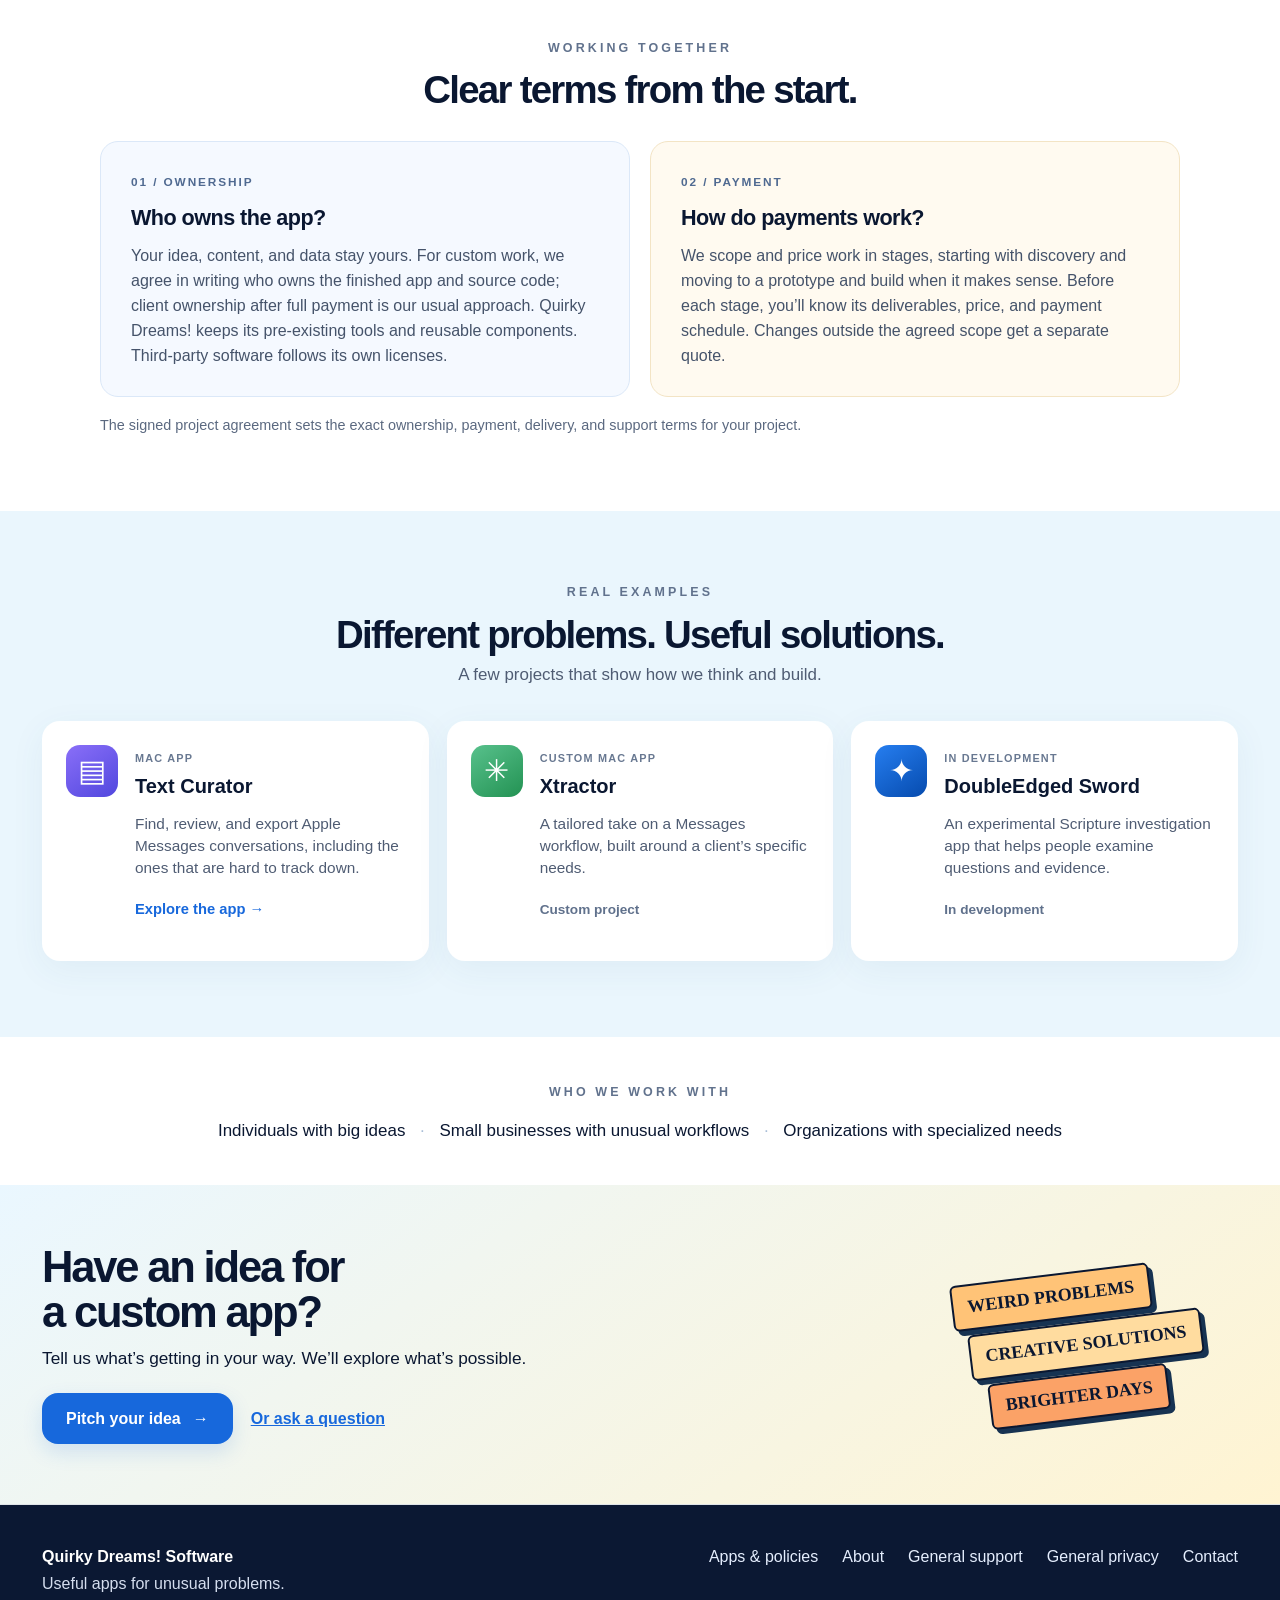
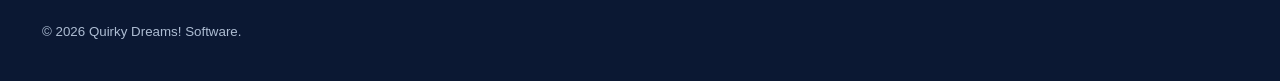
==== commit 475f5bb4: "Link homepage navigation to About page" ====
--- a/index.html
+++ b/index.html
@@ -21,7 +21,7 @@
 <link rel="stylesheet" href="styles.css?v=20260927-11">
 </head>
 <body class="home">
-<header class="home-header"><nav class="home-nav" aria-label="Main navigation"><a class="home-brand" href="/" aria-label="Quirky Dreams! Software home"><img src="brand-logo-handwritten.png" alt="" width="250" height="51"></a><div class="home-links"><a href="#process">How it works</a><a href="apps.html">Apps &amp; policies</a><a href="#about">About</a><a class="nav-cta" href="mailto:support@quirkydreams.com?subject=My%20quirky%20app%20idea">Pitch your idea</a></div></nav></header>
+<header class="home-header"><nav class="home-nav" aria-label="Main navigation"><a class="home-brand" href="/" aria-label="Quirky Dreams! Software home"><img src="brand-logo-handwritten.png" alt="" width="250" height="51"></a><div class="home-links"><a href="#process">How it works</a><a href="apps.html">Apps &amp; policies</a><a href="about.html">About</a><a class="nav-cta" href="mailto:support@quirkydreams.com?subject=My%20quirky%20app%20idea">Pitch your idea</a></div></nav></header>
 <main class="home-main">
 <section class="home-hero" aria-labelledby="hero-title"><div class="hero-copy"><h1 id="hero-title">Got a weird<br>software problem?<br><em>We like those.</em></h1><p>Quirky Dreams! Software creates custom apps for individuals, small businesses, and organizations, turning unusual problems and specialized workflows into simple, useful software.</p><div class="hero-actions"><a class="home-button" href="mailto:support@quirkydreams.com?subject=My%20quirky%20app%20idea">Pitch your idea <span aria-hidden="true">→</span></a><a class="text-link" href="#process">See how it works <span aria-hidden="true">↗</span></a></div></div><img class="hero-art" src="studio-hero.png" alt="Concept scene of Camila and Zach reviewing an app together" width="1989" height="791"></section>
 <section id="process" class="process-section" aria-labelledby="process-title"><div class="section-heading"><span class="section-label">THE PROCESS</span><h2 id="process-title">From idea to app. A clear, simple path.</h2><p>We work through the questions that matter before building the thing.</p></div><ol class="process-grid"><li><span class="step-number yellow">1</span><span class="step-photo step-photo-1" aria-hidden="true"></span><h3>Share your idea</h3><p>Tell us about the problem or workflow. No technical jargon needed.</p></li><li><span class="step-number blue">2</span><span class="step-photo step-photo-2" aria-hidden="true"></span><h3>Explore &amp; define</h3><p>We ask questions, understand the details, and agree on what success looks like.</p></li><li><span class="step-number green">3</span><span class="step-photo step-photo-3" aria-hidden="true"></span><h3>Check feasibility</h3><p>We assess what’s possible, outline an approach, and give you a clear estimate.</p></li><li><span class="step-number coral">4</span><span class="step-photo step-photo-4" aria-hidden="true"></span><h3>Build &amp; refine</h3><p>We build in stages, sharing working versions so your feedback shapes the app.</p></li><li><span class="step-number purple">5</span><span class="step-photo step-photo-5" aria-hidden="true"></span><h3>Deliver &amp; support</h3><p>You get a usable app, a handoff, and a plan for future improvements.</p></li></ol><aside class="nda-callout" aria-labelledby="nda-title"><div><span class="section-label">BEFORE THE DETAILS</span><h3 id="nda-title">Want an NDA first?</h3><p>A nondisclosure agreement (NDA) is a written agreement about how private project information may be used and shared. If you’d like one, request it before sending sensitive details. We’ll prepare an agreement that identifies the parties and the purpose of the conversation.</p></div><a href="mailto:support@quirkydreams.com?subject=Request%20an%20NDA%20for%20an%20app%20idea">Request an NDA <span aria-hidden="true">→</span></a></aside></section>
@@ -30,6 +30,6 @@
 <section id="about" class="about-section"><span class="section-label">WHO WE WORK WITH</span><p>Individuals with big ideas <span>·</span> Small businesses with unusual workflows <span>·</span> Organizations with specialized needs</p></section>
 <section class="closing-section"><div><h2>Have an idea for<br>a custom app?</h2><p>Tell us what’s getting in your way. We’ll explore what’s possible.</p><a class="home-button" href="mailto:support@quirkydreams.com?subject=My%20quirky%20app%20idea">Pitch your idea <span aria-hidden="true">→</span></a><a class="closing-link" href="mailto:support@quirkydreams.com?subject=Question%20for%20Quirky%20Dreams">Or ask a question</a></div><div class="closing-mark" aria-hidden="true"><span>WEIRD PROBLEMS</span><span>CREATIVE SOLUTIONS</span><span>BRIGHTER DAYS</span></div></section>
 </main>
-<footer class="home-footer"><div><strong>Quirky Dreams! Software</strong><p>Useful apps for unusual problems.</p></div><nav aria-label="Footer links"><a href="apps.html">Apps &amp; policies</a><a href="general-support.html">General support</a><a href="general-privacy.html">General privacy</a><a href="contact.html">Contact</a></nav><small>© 2026 Quirky Dreams! Software.</small></footer>
+<footer class="home-footer"><div><strong>Quirky Dreams! Software</strong><p>Useful apps for unusual problems.</p></div><nav aria-label="Footer links"><a href="apps.html">Apps &amp; policies</a><a href="about.html">About</a><a href="general-support.html">General support</a><a href="general-privacy.html">General privacy</a><a href="contact.html">Contact</a></nav><small>© 2026 Quirky Dreams! Software.</small></footer>
 </body>
 </html>
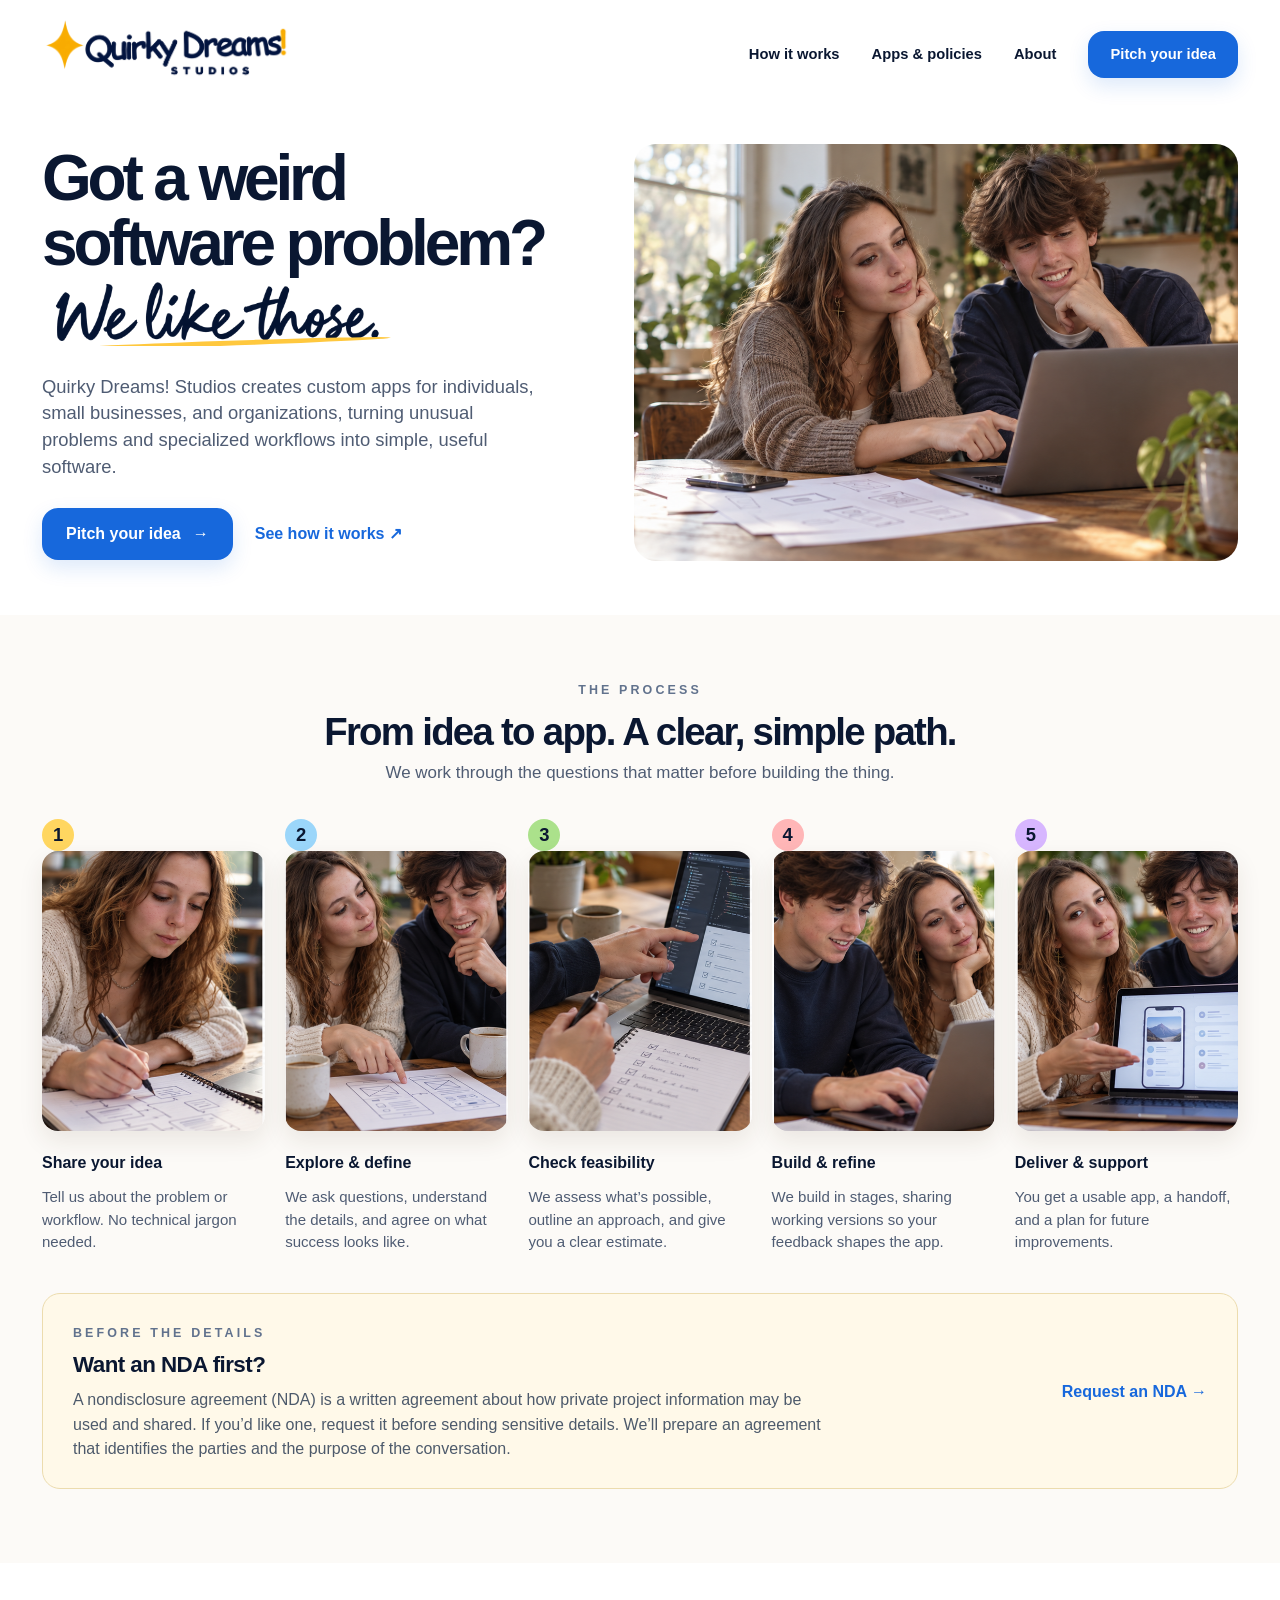
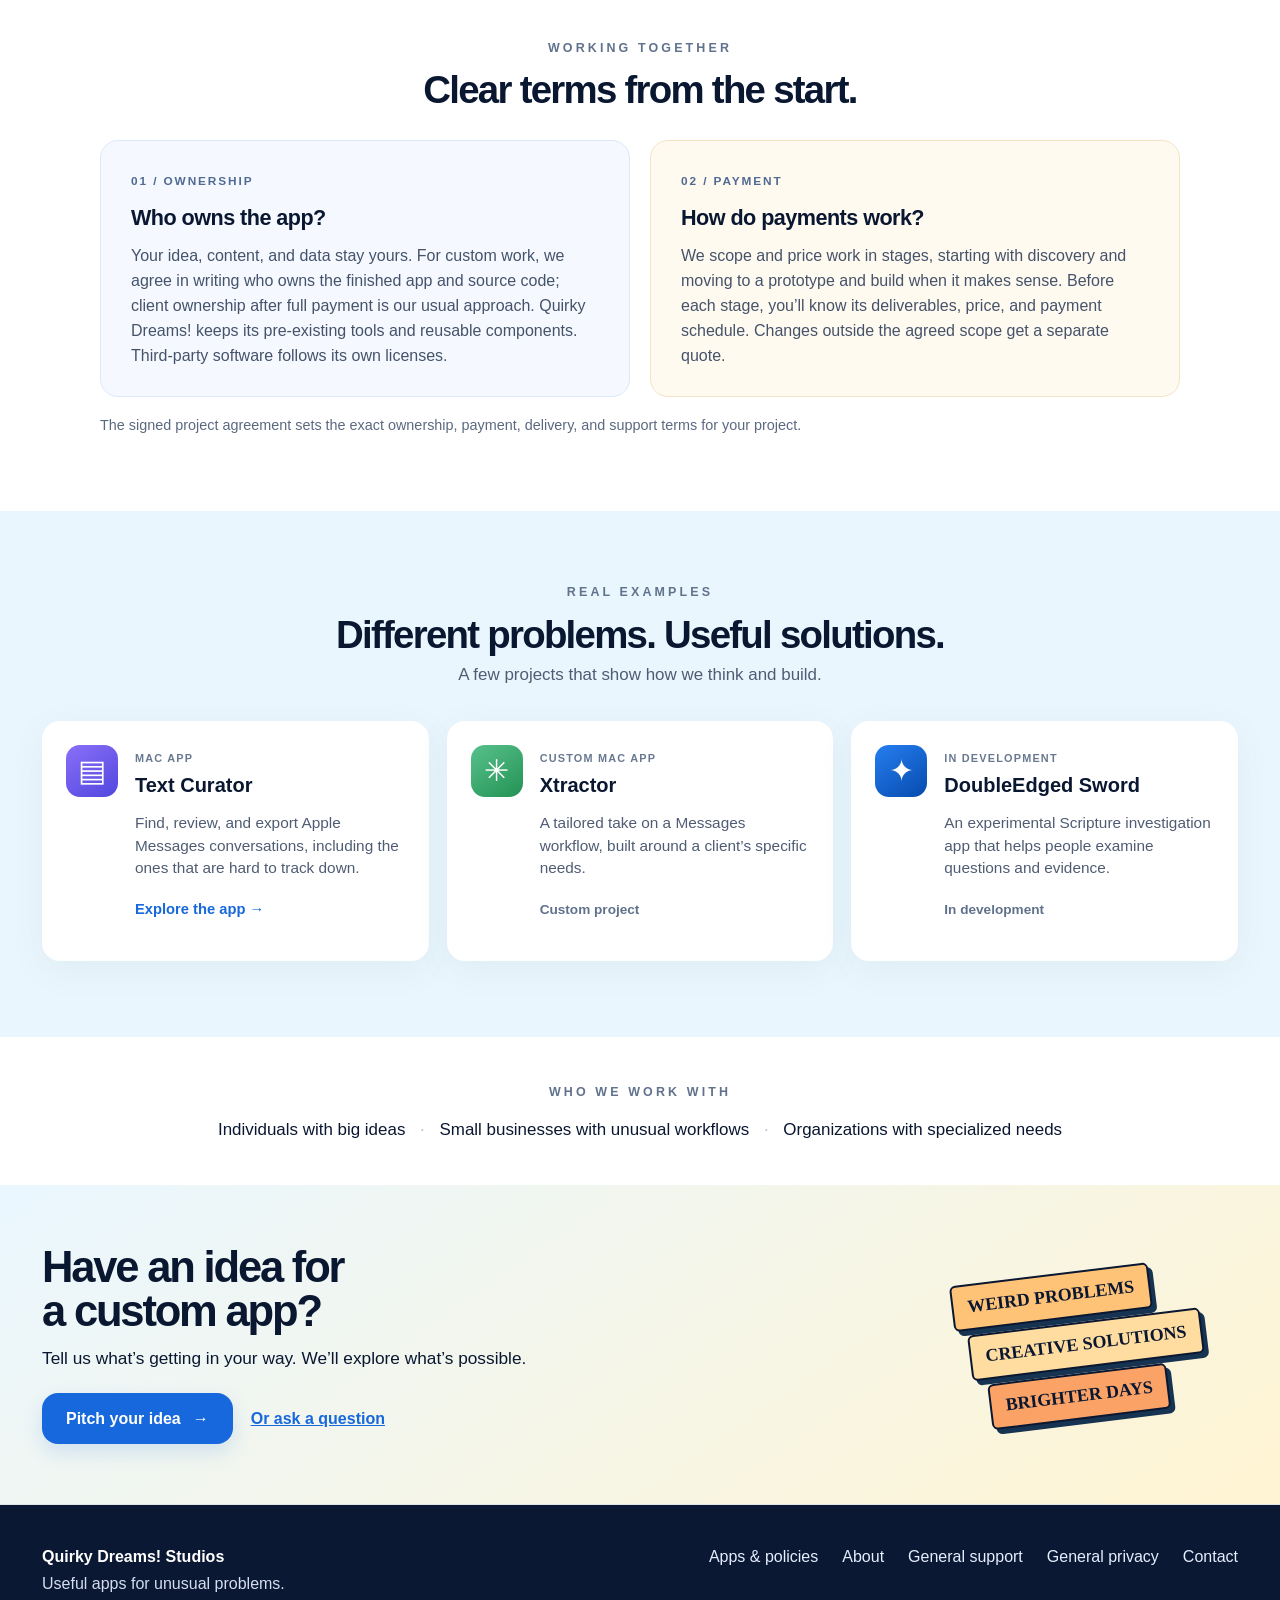
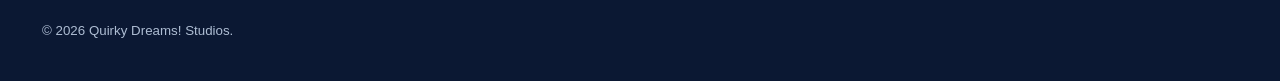
==== commit 5eda565e: "Rebrand website and logo assets as Quirky Dreams! Studios" ====
--- a/index.html
+++ b/index.html
@@ -3,14 +3,14 @@
 <head>
 <meta charset="utf-8">
 <meta name="viewport" content="width=device-width,initial-scale=1">
-<title>Custom App Development | Quirky Dreams! Software</title>
-<meta name="description" content="Quirky Dreams! Software creates custom apps and software for individuals, small businesses, and organizations with unusual problems and specialized workflows.">
+<title>Custom App Development | Quirky Dreams! Studios</title>
+<meta name="description" content="Quirky Dreams! Studios creates custom apps and software for individuals, small businesses, and organizations with unusual problems and specialized workflows.">
 <link rel="canonical" href="https://quirkydreams.com/">
 <script type="application/ld+json">
 {
   "@context": "https://schema.org",
   "@type": "Organization",
-  "name": "Quirky Dreams! Software",
+  "name": "Quirky Dreams! Studios",
   "url": "https://quirkydreams.com/",
   "logo": "https://quirkydreams.com/brand-logo.png",
   "description": "Custom app and software development for individuals, small businesses, and organizations with unusual problems and specialized workflows.",
@@ -21,15 +21,15 @@
 <link rel="stylesheet" href="styles.css?v=20260927-11">
 </head>
 <body class="home">
-<header class="home-header"><nav class="home-nav" aria-label="Main navigation"><a class="home-brand" href="/" aria-label="Quirky Dreams! Software home"><img src="brand-logo-handwritten.png" alt="" width="250" height="51"></a><div class="home-links"><a href="#process">How it works</a><a href="apps.html">Apps &amp; policies</a><a href="about.html">About</a><a class="nav-cta" href="mailto:support@quirkydreams.com?subject=My%20quirky%20app%20idea">Pitch your idea</a></div></nav></header>
+<header class="home-header"><nav class="home-nav" aria-label="Main navigation"><a class="home-brand" href="/" aria-label="Quirky Dreams! Studios home"><img src="brand-logo-handwritten.png?v=studios-20261009" alt="" width="250" height="51"></a><div class="home-links"><a href="#process">How it works</a><a href="apps.html">Apps &amp; policies</a><a href="about.html">About</a><a class="nav-cta" href="mailto:support@quirkydreams.com?subject=My%20quirky%20app%20idea">Pitch your idea</a></div></nav></header>
 <main class="home-main">
-<section class="home-hero" aria-labelledby="hero-title"><div class="hero-copy"><h1 id="hero-title">Got a weird<br>software problem?<br><em>We like those.</em></h1><p>Quirky Dreams! Software creates custom apps for individuals, small businesses, and organizations, turning unusual problems and specialized workflows into simple, useful software.</p><div class="hero-actions"><a class="home-button" href="mailto:support@quirkydreams.com?subject=My%20quirky%20app%20idea">Pitch your idea <span aria-hidden="true">→</span></a><a class="text-link" href="#process">See how it works <span aria-hidden="true">↗</span></a></div></div><img class="hero-art" src="studio-hero.png" alt="Concept scene of Camila and Zach reviewing an app together" width="1989" height="791"></section>
+<section class="home-hero" aria-labelledby="hero-title"><div class="hero-copy"><h1 id="hero-title">Got a weird<br>software problem?<br><em>We like those.</em></h1><p>Quirky Dreams! Studios creates custom apps for individuals, small businesses, and organizations, turning unusual problems and specialized workflows into simple, useful software.</p><div class="hero-actions"><a class="home-button" href="mailto:support@quirkydreams.com?subject=My%20quirky%20app%20idea">Pitch your idea <span aria-hidden="true">→</span></a><a class="text-link" href="#process">See how it works <span aria-hidden="true">↗</span></a></div></div><img class="hero-art" src="studio-hero.png" alt="Concept scene of Camila and Zach reviewing an app together" width="1989" height="791"></section>
 <section id="process" class="process-section" aria-labelledby="process-title"><div class="section-heading"><span class="section-label">THE PROCESS</span><h2 id="process-title">From idea to app. A clear, simple path.</h2><p>We work through the questions that matter before building the thing.</p></div><ol class="process-grid"><li><span class="step-number yellow">1</span><span class="step-photo step-photo-1" aria-hidden="true"></span><h3>Share your idea</h3><p>Tell us about the problem or workflow. No technical jargon needed.</p></li><li><span class="step-number blue">2</span><span class="step-photo step-photo-2" aria-hidden="true"></span><h3>Explore &amp; define</h3><p>We ask questions, understand the details, and agree on what success looks like.</p></li><li><span class="step-number green">3</span><span class="step-photo step-photo-3" aria-hidden="true"></span><h3>Check feasibility</h3><p>We assess what’s possible, outline an approach, and give you a clear estimate.</p></li><li><span class="step-number coral">4</span><span class="step-photo step-photo-4" aria-hidden="true"></span><h3>Build &amp; refine</h3><p>We build in stages, sharing working versions so your feedback shapes the app.</p></li><li><span class="step-number purple">5</span><span class="step-photo step-photo-5" aria-hidden="true"></span><h3>Deliver &amp; support</h3><p>You get a usable app, a handoff, and a plan for future improvements.</p></li></ol><aside class="nda-callout" aria-labelledby="nda-title"><div><span class="section-label">BEFORE THE DETAILS</span><h3 id="nda-title">Want an NDA first?</h3><p>A nondisclosure agreement (NDA) is a written agreement about how private project information may be used and shared. If you’d like one, request it before sending sensitive details. We’ll prepare an agreement that identifies the parties and the purpose of the conversation.</p></div><a href="mailto:support@quirkydreams.com?subject=Request%20an%20NDA%20for%20an%20app%20idea">Request an NDA <span aria-hidden="true">→</span></a></aside></section>
 <section class="terms-section" aria-labelledby="terms-title"><div class="section-heading"><span class="section-label">WORKING TOGETHER</span><h2 id="terms-title">Clear terms from the start.</h2></div><div class="terms-grid"><article><span class="terms-kicker">01 / OWNERSHIP</span><h3>Who owns the app?</h3><p>Your idea, content, and data stay yours. For custom work, we agree in writing who owns the finished app and source code; client ownership after full payment is our usual approach. Quirky Dreams! keeps its pre-existing tools and reusable components. Third-party software follows its own licenses.</p></article><article><span class="terms-kicker">02 / PAYMENT</span><h3>How do payments work?</h3><p>We scope and price work in stages, starting with discovery and moving to a prototype and build when it makes sense. Before each stage, you’ll know its deliverables, price, and payment schedule. Changes outside the agreed scope get a separate quote.</p></article></div><p class="terms-note">The signed project agreement sets the exact ownership, payment, delivery, and support terms for your project.</p></section>
 <section id="examples" class="examples-section" aria-labelledby="examples-title"><div class="section-heading"><span class="section-label">REAL EXAMPLES</span><h2 id="examples-title">Different problems. Useful solutions.</h2><p>A few projects that show how we think and build.</p></div><div class="examples-grid"><article class="example-card"><span class="example-icon tc" aria-hidden="true">▤</span><div><span class="project-kind">MAC APP</span><h3>Text Curator</h3><p>Find, review, and export Apple Messages conversations, including the ones that are hard to track down.</p><a href="text-curator.html">Explore the app <span aria-hidden="true">→</span></a></div></article><article class="example-card"><span class="example-icon xt" aria-hidden="true">✳</span><div><span class="project-kind">CUSTOM MAC APP</span><h3>Xtractor</h3><p>A tailored take on a Messages workflow, built around a client’s specific needs.</p><span class="project-status">Custom project</span></div></article><article class="example-card"><span class="example-icon des" aria-hidden="true">✦</span><div><span class="project-kind">IN DEVELOPMENT</span><h3>DoubleEdged Sword</h3><p>An experimental Scripture investigation app that helps people examine questions and evidence.</p><span class="project-status">In development</span></div></article></div></section>
 <section id="about" class="about-section"><span class="section-label">WHO WE WORK WITH</span><p>Individuals with big ideas <span>·</span> Small businesses with unusual workflows <span>·</span> Organizations with specialized needs</p></section>
 <section class="closing-section"><div><h2>Have an idea for<br>a custom app?</h2><p>Tell us what’s getting in your way. We’ll explore what’s possible.</p><a class="home-button" href="mailto:support@quirkydreams.com?subject=My%20quirky%20app%20idea">Pitch your idea <span aria-hidden="true">→</span></a><a class="closing-link" href="mailto:support@quirkydreams.com?subject=Question%20for%20Quirky%20Dreams">Or ask a question</a></div><div class="closing-mark" aria-hidden="true"><span>WEIRD PROBLEMS</span><span>CREATIVE SOLUTIONS</span><span>BRIGHTER DAYS</span></div></section>
 </main>
-<footer class="home-footer"><div><strong>Quirky Dreams! Software</strong><p>Useful apps for unusual problems.</p></div><nav aria-label="Footer links"><a href="apps.html">Apps &amp; policies</a><a href="about.html">About</a><a href="general-support.html">General support</a><a href="general-privacy.html">General privacy</a><a href="contact.html">Contact</a></nav><small>© 2026 Quirky Dreams! Software.</small></footer>
+<footer class="home-footer"><div><strong>Quirky Dreams! Studios</strong><p>Useful apps for unusual problems.</p></div><nav aria-label="Footer links"><a href="apps.html">Apps &amp; policies</a><a href="about.html">About</a><a href="general-support.html">General support</a><a href="general-privacy.html">General privacy</a><a href="contact.html">Contact</a></nav><small>© 2026 Quirky Dreams! Studios.</small></footer>
 </body>
 </html>
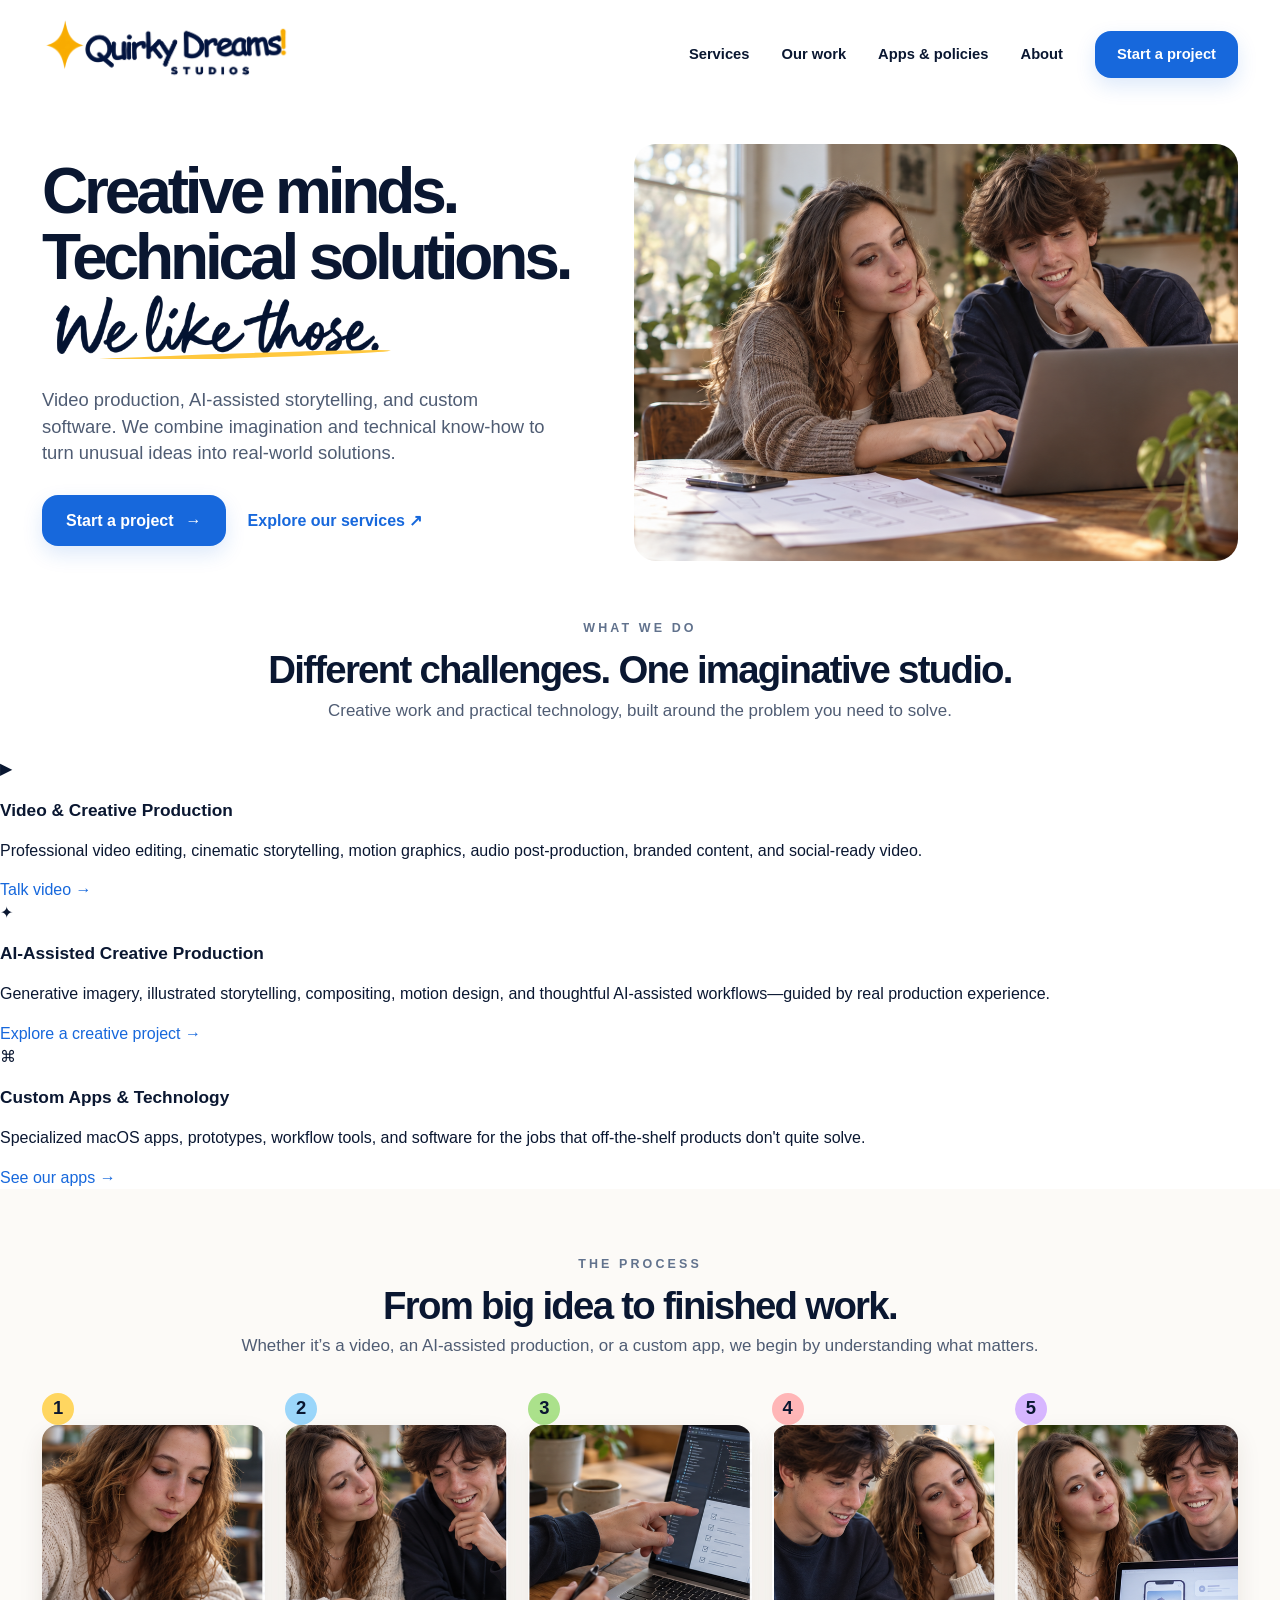
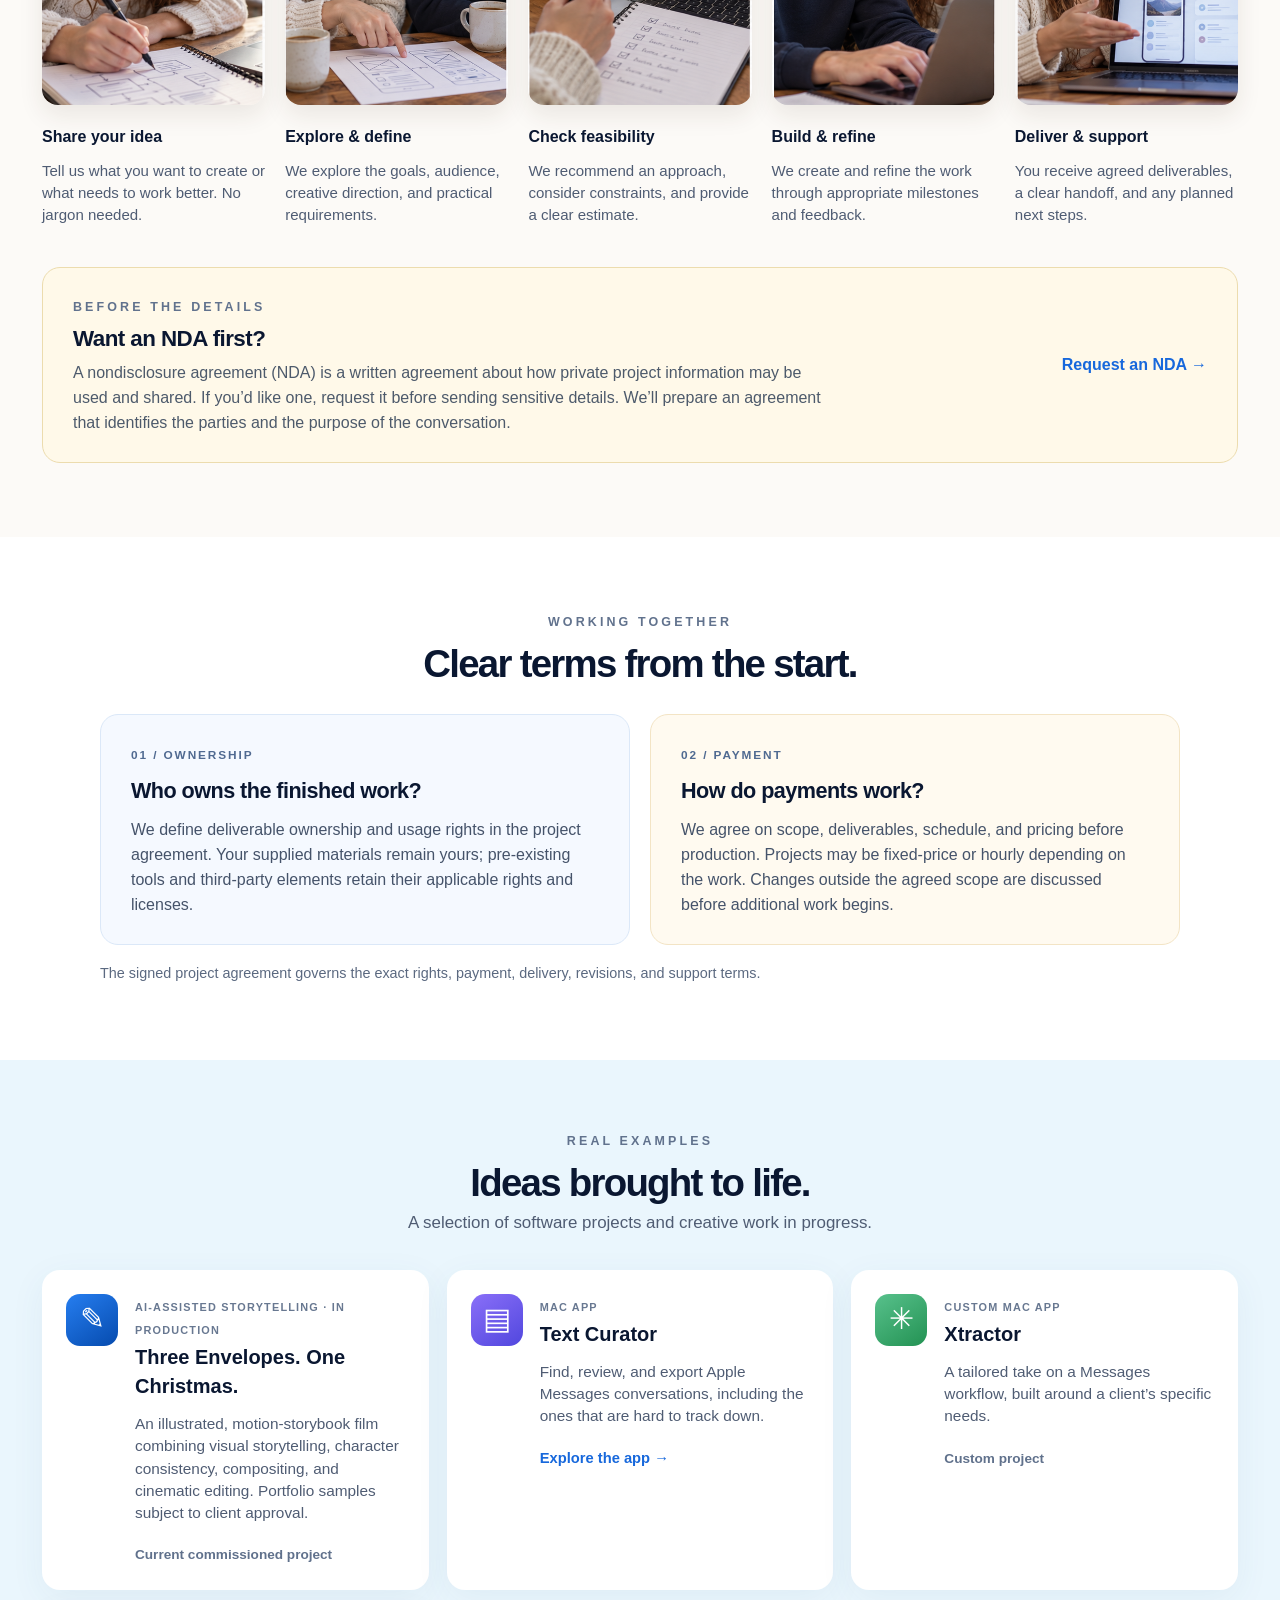
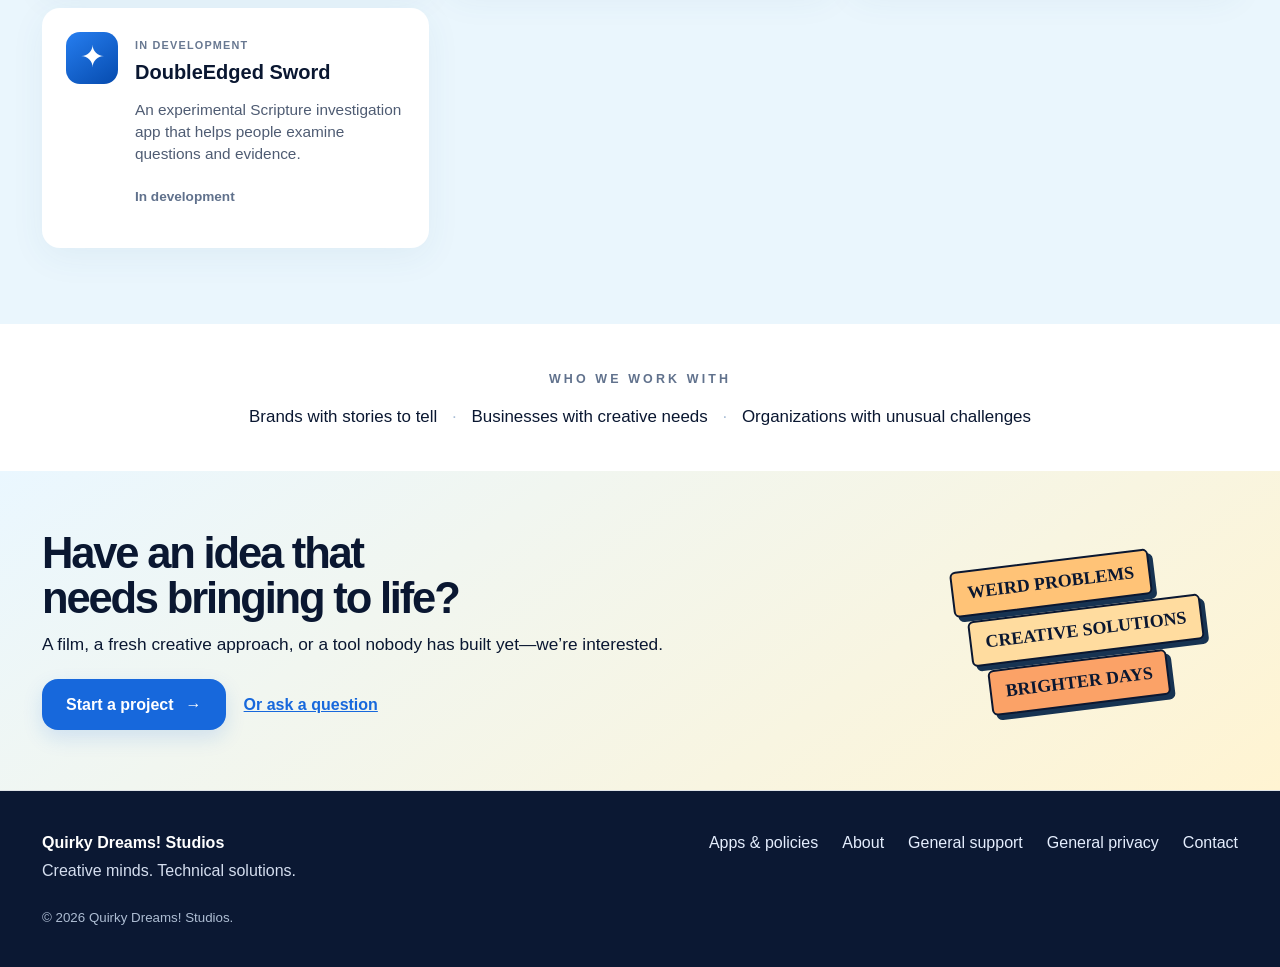
==== commit ce16b86e: "Broaden homepage to video, AI creative, and custom software services" ====
--- a/index.html
+++ b/index.html
@@ -3,8 +3,8 @@
 <head>
 <meta charset="utf-8">
 <meta name="viewport" content="width=device-width,initial-scale=1">
-<title>Custom App Development | Quirky Dreams! Studios</title>
-<meta name="description" content="Quirky Dreams! Studios creates custom apps and software for individuals, small businesses, and organizations with unusual problems and specialized workflows.">
+<title>Video Production, AI Creative & Custom Software | Quirky Dreams! Studios</title>
+<meta name="description" content="Quirky Dreams! Studios combines professional video production, AI-assisted creativity, and custom software to turn unusual ideas into real-world solutions.">
 <link rel="canonical" href="https://quirkydreams.com/">
 <script type="application/ld+json">
 {
@@ -13,7 +13,7 @@
   "name": "Quirky Dreams! Studios",
   "url": "https://quirkydreams.com/",
   "logo": "https://quirkydreams.com/brand-logo.png",
-  "description": "Custom app and software development for individuals, small businesses, and organizations with unusual problems and specialized workflows.",
+  "description": "Video production, AI-assisted creative services, and custom app development for businesses, ministries, and organizations.",
   "email": "support@quirkydreams.com"
 }
 </script>
@@ -21,15 +21,20 @@
 <link rel="stylesheet" href="styles.css?v=20260927-11">
 </head>
 <body class="home">
-<header class="home-header"><nav class="home-nav" aria-label="Main navigation"><a class="home-brand" href="/" aria-label="Quirky Dreams! Studios home"><img src="brand-logo-handwritten.png?v=studios-20261009" alt="" width="250" height="51"></a><div class="home-links"><a href="#process">How it works</a><a href="apps.html">Apps &amp; policies</a><a href="about.html">About</a><a class="nav-cta" href="mailto:support@quirkydreams.com?subject=My%20quirky%20app%20idea">Pitch your idea</a></div></nav></header>
+<header class="home-header"><nav class="home-nav" aria-label="Main navigation"><a class="home-brand" href="/" aria-label="Quirky Dreams! Studios home"><img src="brand-logo-handwritten.png?v=studios-20261009" alt="" width="250" height="51"></a><div class="home-links"><a href="#services">Services</a><a href="#work">Our work</a><a href="apps.html">Apps &amp; policies</a><a href="about.html">About</a><a class="nav-cta" href="mailto:maurice@quirkydreams.com?subject=Project%20inquiry">Start a project</a></div></nav></header>
 <main class="home-main">
-<section class="home-hero" aria-labelledby="hero-title"><div class="hero-copy"><h1 id="hero-title">Got a weird<br>software problem?<br><em>We like those.</em></h1><p>Quirky Dreams! Studios creates custom apps for individuals, small businesses, and organizations, turning unusual problems and specialized workflows into simple, useful software.</p><div class="hero-actions"><a class="home-button" href="mailto:support@quirkydreams.com?subject=My%20quirky%20app%20idea">Pitch your idea <span aria-hidden="true">→</span></a><a class="text-link" href="#process">See how it works <span aria-hidden="true">↗</span></a></div></div><img class="hero-art" src="studio-hero.png" alt="Concept scene of Camila and Zach reviewing an app together" width="1989" height="791"></section>
-<section id="process" class="process-section" aria-labelledby="process-title"><div class="section-heading"><span class="section-label">THE PROCESS</span><h2 id="process-title">From idea to app. A clear, simple path.</h2><p>We work through the questions that matter before building the thing.</p></div><ol class="process-grid"><li><span class="step-number yellow">1</span><span class="step-photo step-photo-1" aria-hidden="true"></span><h3>Share your idea</h3><p>Tell us about the problem or workflow. No technical jargon needed.</p></li><li><span class="step-number blue">2</span><span class="step-photo step-photo-2" aria-hidden="true"></span><h3>Explore &amp; define</h3><p>We ask questions, understand the details, and agree on what success looks like.</p></li><li><span class="step-number green">3</span><span class="step-photo step-photo-3" aria-hidden="true"></span><h3>Check feasibility</h3><p>We assess what’s possible, outline an approach, and give you a clear estimate.</p></li><li><span class="step-number coral">4</span><span class="step-photo step-photo-4" aria-hidden="true"></span><h3>Build &amp; refine</h3><p>We build in stages, sharing working versions so your feedback shapes the app.</p></li><li><span class="step-number purple">5</span><span class="step-photo step-photo-5" aria-hidden="true"></span><h3>Deliver &amp; support</h3><p>You get a usable app, a handoff, and a plan for future improvements.</p></li></ol><aside class="nda-callout" aria-labelledby="nda-title"><div><span class="section-label">BEFORE THE DETAILS</span><h3 id="nda-title">Want an NDA first?</h3><p>A nondisclosure agreement (NDA) is a written agreement about how private project information may be used and shared. If you’d like one, request it before sending sensitive details. We’ll prepare an agreement that identifies the parties and the purpose of the conversation.</p></div><a href="mailto:support@quirkydreams.com?subject=Request%20an%20NDA%20for%20an%20app%20idea">Request an NDA <span aria-hidden="true">→</span></a></aside></section>
-<section class="terms-section" aria-labelledby="terms-title"><div class="section-heading"><span class="section-label">WORKING TOGETHER</span><h2 id="terms-title">Clear terms from the start.</h2></div><div class="terms-grid"><article><span class="terms-kicker">01 / OWNERSHIP</span><h3>Who owns the app?</h3><p>Your idea, content, and data stay yours. For custom work, we agree in writing who owns the finished app and source code; client ownership after full payment is our usual approach. Quirky Dreams! keeps its pre-existing tools and reusable components. Third-party software follows its own licenses.</p></article><article><span class="terms-kicker">02 / PAYMENT</span><h3>How do payments work?</h3><p>We scope and price work in stages, starting with discovery and moving to a prototype and build when it makes sense. Before each stage, you’ll know its deliverables, price, and payment schedule. Changes outside the agreed scope get a separate quote.</p></article></div><p class="terms-note">The signed project agreement sets the exact ownership, payment, delivery, and support terms for your project.</p></section>
-<section id="examples" class="examples-section" aria-labelledby="examples-title"><div class="section-heading"><span class="section-label">REAL EXAMPLES</span><h2 id="examples-title">Different problems. Useful solutions.</h2><p>A few projects that show how we think and build.</p></div><div class="examples-grid"><article class="example-card"><span class="example-icon tc" aria-hidden="true">▤</span><div><span class="project-kind">MAC APP</span><h3>Text Curator</h3><p>Find, review, and export Apple Messages conversations, including the ones that are hard to track down.</p><a href="text-curator.html">Explore the app <span aria-hidden="true">→</span></a></div></article><article class="example-card"><span class="example-icon xt" aria-hidden="true">✳</span><div><span class="project-kind">CUSTOM MAC APP</span><h3>Xtractor</h3><p>A tailored take on a Messages workflow, built around a client’s specific needs.</p><span class="project-status">Custom project</span></div></article><article class="example-card"><span class="example-icon des" aria-hidden="true">✦</span><div><span class="project-kind">IN DEVELOPMENT</span><h3>DoubleEdged Sword</h3><p>An experimental Scripture investigation app that helps people examine questions and evidence.</p><span class="project-status">In development</span></div></article></div></section>
-<section id="about" class="about-section"><span class="section-label">WHO WE WORK WITH</span><p>Individuals with big ideas <span>·</span> Small businesses with unusual workflows <span>·</span> Organizations with specialized needs</p></section>
-<section class="closing-section"><div><h2>Have an idea for<br>a custom app?</h2><p>Tell us what’s getting in your way. We’ll explore what’s possible.</p><a class="home-button" href="mailto:support@quirkydreams.com?subject=My%20quirky%20app%20idea">Pitch your idea <span aria-hidden="true">→</span></a><a class="closing-link" href="mailto:support@quirkydreams.com?subject=Question%20for%20Quirky%20Dreams">Or ask a question</a></div><div class="closing-mark" aria-hidden="true"><span>WEIRD PROBLEMS</span><span>CREATIVE SOLUTIONS</span><span>BRIGHTER DAYS</span></div></section>
+<section class="home-hero" aria-labelledby="hero-title"><div class="hero-copy"><h1 id="hero-title">Creative minds.<br>Technical solutions.<br><em>We like those.</em></h1><p>Video production, AI-assisted storytelling, and custom software. We combine imagination and technical know-how to turn unusual ideas into real-world solutions.</p><div class="hero-actions"><a class="home-button" href="mailto:maurice@quirkydreams.com?subject=Project%20inquiry">Start a project <span aria-hidden="true">→</span></a><a class="text-link" href="#services">Explore our services <span aria-hidden="true">↗</span></a></div></div><img class="hero-art" src="studio-hero.png" alt="Concept scene of Camila and Zach reviewing an app together" width="1989" height="791"></section>
+<section id="services" class="services-section" aria-labelledby="services-title"><div class="section-heading"><span class="section-label">WHAT WE DO</span><h2 id="services-title">Different challenges. One imaginative studio.</h2><p>Creative work and practical technology, built around the problem you need to solve.</p></div><div class="services-grid">
+<article class="service-card"><span class="service-symbol" aria-hidden="true">▶</span><h3>Video &amp; Creative Production</h3><p>Professional video editing, cinematic storytelling, motion graphics, audio post-production, branded content, and social-ready video.</p><a href="mailto:maurice@quirkydreams.com?subject=Video%20production%20inquiry">Talk video <span aria-hidden="true">→</span></a></article>
+<article class="service-card"><span class="service-symbol" aria-hidden="true">✦</span><h3>AI-Assisted Creative Production</h3><p>Generative imagery, illustrated storytelling, compositing, motion design, and thoughtful AI-assisted workflows—guided by real production experience.</p><a href="mailto:maurice@quirkydreams.com?subject=AI-assisted%20creative%20project">Explore a creative project <span aria-hidden="true">→</span></a></article>
+<article class="service-card"><span class="service-symbol" aria-hidden="true">⌘</span><h3>Custom Apps &amp; Technology</h3><p>Specialized macOS apps, prototypes, workflow tools, and software for the jobs that off-the-shelf products don't quite solve.</p><a href="apps.html">See our apps <span aria-hidden="true">→</span></a></article>
+</div></section>
+<section id="process" class="process-section" aria-labelledby="process-title"><div class="section-heading"><span class="section-label">THE PROCESS</span><h2 id="process-title">From big idea to finished work.</h2><p>Whether it’s a video, an AI-assisted production, or a custom app, we begin by understanding what matters.</p></div><ol class="process-grid"><li><span class="step-number yellow">1</span><span class="step-photo step-photo-1" aria-hidden="true"></span><h3>Share your idea</h3><p>Tell us what you want to create or what needs to work better. No jargon needed.</p></li><li><span class="step-number blue">2</span><span class="step-photo step-photo-2" aria-hidden="true"></span><h3>Explore &amp; define</h3><p>We explore the goals, audience, creative direction, and practical requirements.</p></li><li><span class="step-number green">3</span><span class="step-photo step-photo-3" aria-hidden="true"></span><h3>Check feasibility</h3><p>We recommend an approach, consider constraints, and provide a clear estimate.</p></li><li><span class="step-number coral">4</span><span class="step-photo step-photo-4" aria-hidden="true"></span><h3>Build &amp; refine</h3><p>We create and refine the work through appropriate milestones and feedback.</p></li><li><span class="step-number purple">5</span><span class="step-photo step-photo-5" aria-hidden="true"></span><h3>Deliver &amp; support</h3><p>You receive agreed deliverables, a clear handoff, and any planned next steps.</p></li></ol><aside class="nda-callout" aria-labelledby="nda-title"><div><span class="section-label">BEFORE THE DETAILS</span><h3 id="nda-title">Want an NDA first?</h3><p>A nondisclosure agreement (NDA) is a written agreement about how private project information may be used and shared. If you’d like one, request it before sending sensitive details. We’ll prepare an agreement that identifies the parties and the purpose of the conversation.</p></div><a href="mailto:support@quirkydreams.com?subject=Request%20an%20NDA%20for%20a%20project">Request an NDA <span aria-hidden="true">→</span></a></aside></section>
+<section class="terms-section" aria-labelledby="terms-title"><div class="section-heading"><span class="section-label">WORKING TOGETHER</span><h2 id="terms-title">Clear terms from the start.</h2></div><div class="terms-grid"><article><span class="terms-kicker">01 / OWNERSHIP</span><h3>Who owns the finished work?</h3><p>We define deliverable ownership and usage rights in the project agreement. Your supplied materials remain yours; pre-existing tools and third-party elements retain their applicable rights and licenses.</p></article><article><span class="terms-kicker">02 / PAYMENT</span><h3>How do payments work?</h3><p>We agree on scope, deliverables, schedule, and pricing before production. Projects may be fixed-price or hourly depending on the work. Changes outside the agreed scope are discussed before additional work begins.</p></article></div><p class="terms-note">The signed project agreement governs the exact rights, payment, delivery, revisions, and support terms.</p></section>
+<section id="work" class="examples-section" aria-labelledby="examples-title"><div class="section-heading"><span class="section-label">REAL EXAMPLES</span><h2 id="examples-title">Ideas brought to life.</h2><p>A selection of software projects and creative work in progress.</p></div><div class="examples-grid"><article class="example-card"><span class="example-icon des" aria-hidden="true">✎</span><div><span class="project-kind">AI-ASSISTED STORYTELLING · IN PRODUCTION</span><h3>Three Envelopes. One Christmas.</h3><p>An illustrated, motion-storybook film combining visual storytelling, character consistency, compositing, and cinematic editing. Portfolio samples subject to client approval.</p><span class="project-status">Current commissioned project</span></div></article><article class="example-card"><span class="example-icon tc" aria-hidden="true">▤</span><div><span class="project-kind">MAC APP</span><h3>Text Curator</h3><p>Find, review, and export Apple Messages conversations, including the ones that are hard to track down.</p><a href="text-curator.html">Explore the app <span aria-hidden="true">→</span></a></div></article><article class="example-card"><span class="example-icon xt" aria-hidden="true">✳</span><div><span class="project-kind">CUSTOM MAC APP</span><h3>Xtractor</h3><p>A tailored take on a Messages workflow, built around a client’s specific needs.</p><span class="project-status">Custom project</span></div></article><article class="example-card"><span class="example-icon des" aria-hidden="true">✦</span><div><span class="project-kind">IN DEVELOPMENT</span><h3>DoubleEdged Sword</h3><p>An experimental Scripture investigation app that helps people examine questions and evidence.</p><span class="project-status">In development</span></div></article></div></section>
+<section id="about" class="about-section"><span class="section-label">WHO WE WORK WITH</span><p>Brands with stories to tell <span>·</span> Businesses with creative needs <span>·</span> Organizations with unusual challenges</p></section>
+<section class="closing-section"><div><h2>Have an idea that<br>needs bringing to life?</h2><p>A film, a fresh creative approach, or a tool nobody has built yet—we’re interested.</p><a class="home-button" href="mailto:maurice@quirkydreams.com?subject=Project%20inquiry">Start a project <span aria-hidden="true">→</span></a><a class="closing-link" href="mailto:support@quirkydreams.com?subject=Question%20for%20Quirky%20Dreams">Or ask a question</a></div><div class="closing-mark" aria-hidden="true"><span>WEIRD PROBLEMS</span><span>CREATIVE SOLUTIONS</span><span>BRIGHTER DAYS</span></div></section>
 </main>
-<footer class="home-footer"><div><strong>Quirky Dreams! Studios</strong><p>Useful apps for unusual problems.</p></div><nav aria-label="Footer links"><a href="apps.html">Apps &amp; policies</a><a href="about.html">About</a><a href="general-support.html">General support</a><a href="general-privacy.html">General privacy</a><a href="contact.html">Contact</a></nav><small>© 2026 Quirky Dreams! Studios.</small></footer>
+<footer class="home-footer"><div><strong>Quirky Dreams! Studios</strong><p>Creative minds. Technical solutions.</p></div><nav aria-label="Footer links"><a href="apps.html">Apps &amp; policies</a><a href="about.html">About</a><a href="general-support.html">General support</a><a href="general-privacy.html">General privacy</a><a href="contact.html">Contact</a></nav><small>© 2026 Quirky Dreams! Studios.</small></footer>
 </body>
 </html>
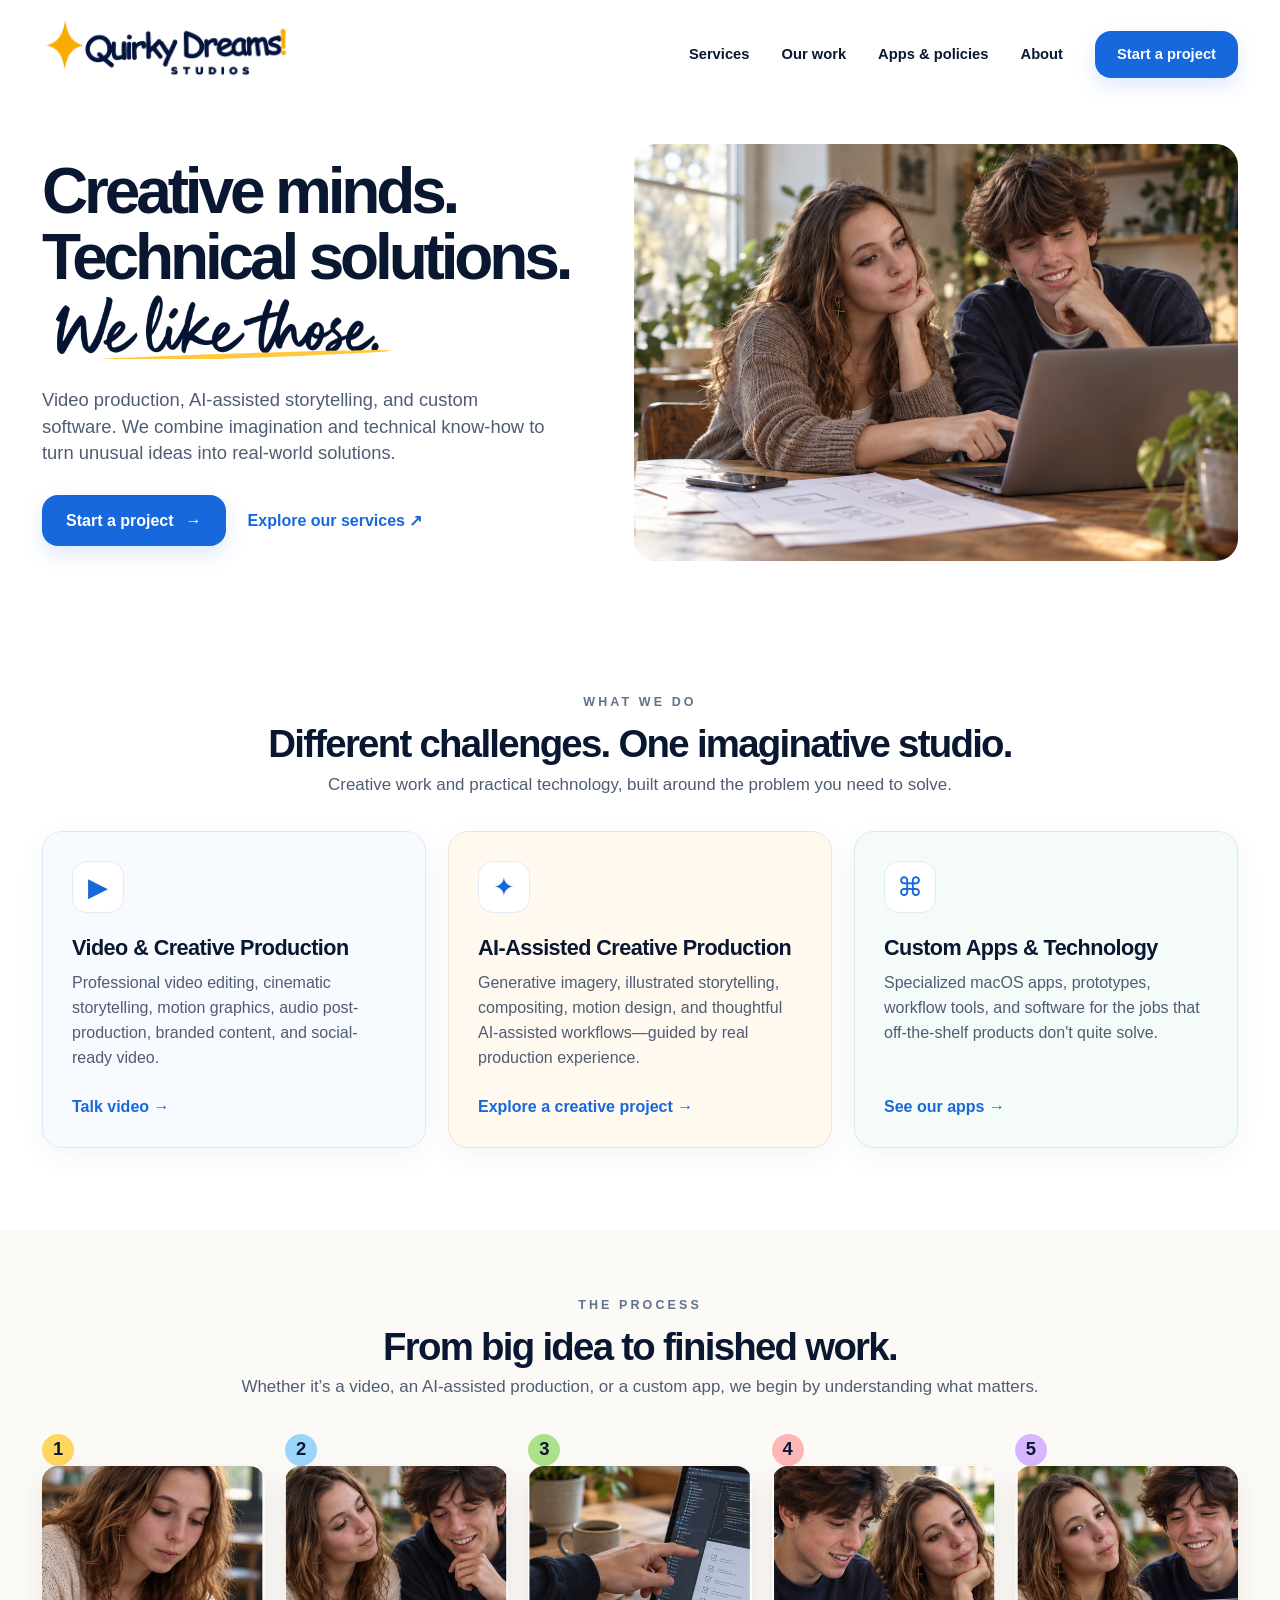
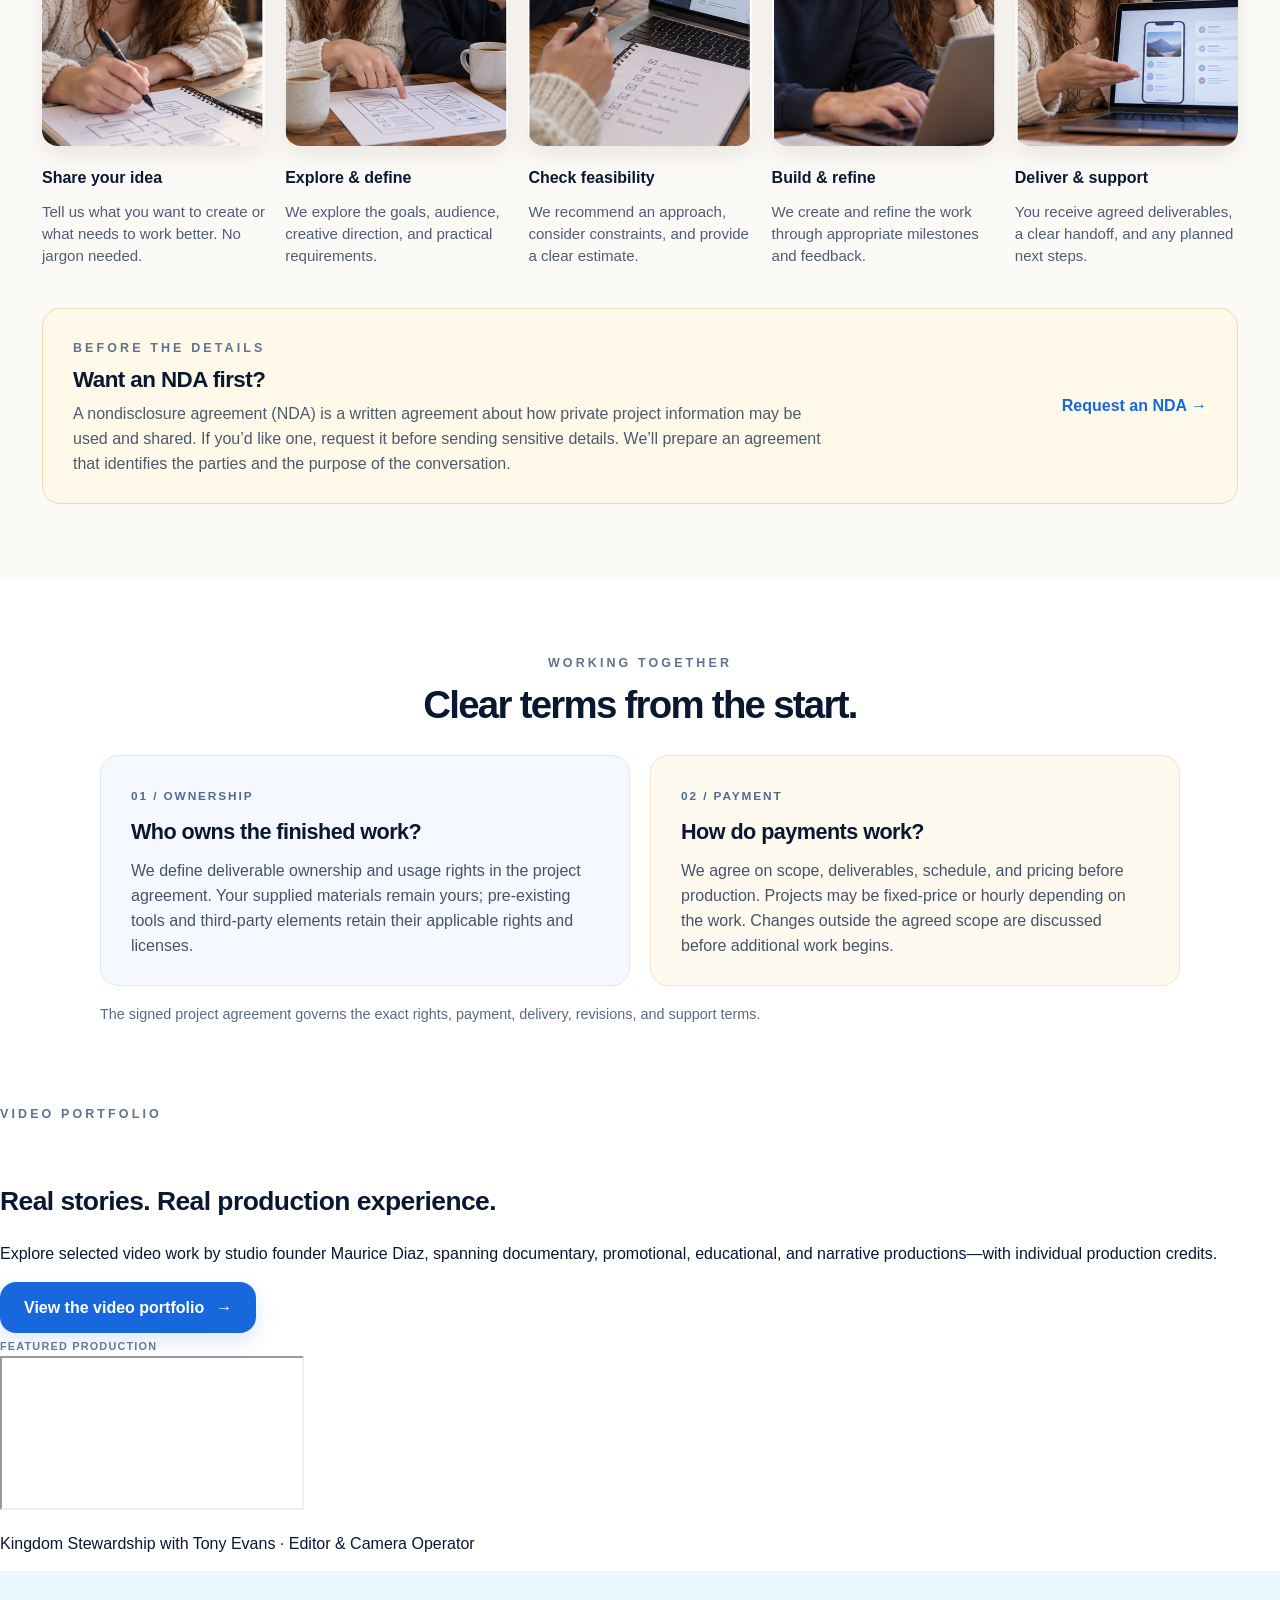
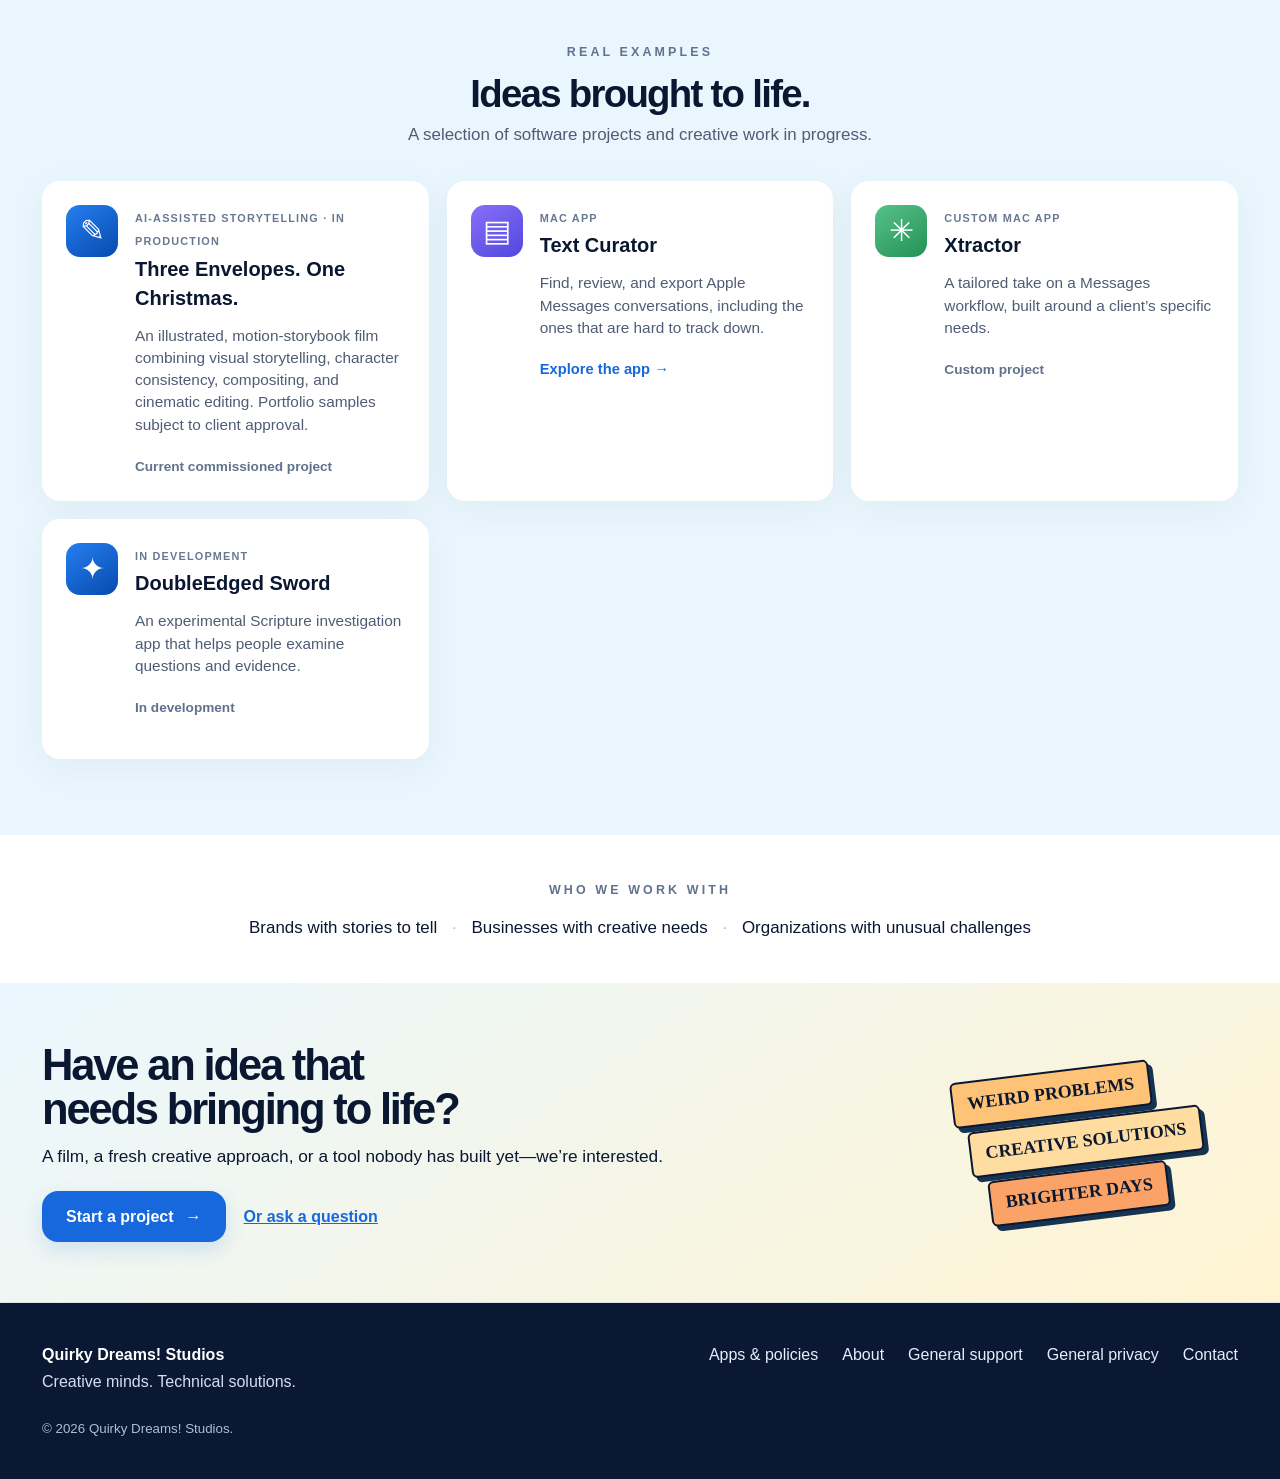
==== commit faf5c9f2: "Feature existing Maurice Diaz video portfolio on studio homepage" ====
--- a/index.html
+++ b/index.html
@@ -31,6 +31,7 @@
 </div></section>
 <section id="process" class="process-section" aria-labelledby="process-title"><div class="section-heading"><span class="section-label">THE PROCESS</span><h2 id="process-title">From big idea to finished work.</h2><p>Whether it’s a video, an AI-assisted production, or a custom app, we begin by understanding what matters.</p></div><ol class="process-grid"><li><span class="step-number yellow">1</span><span class="step-photo step-photo-1" aria-hidden="true"></span><h3>Share your idea</h3><p>Tell us what you want to create or what needs to work better. No jargon needed.</p></li><li><span class="step-number blue">2</span><span class="step-photo step-photo-2" aria-hidden="true"></span><h3>Explore &amp; define</h3><p>We explore the goals, audience, creative direction, and practical requirements.</p></li><li><span class="step-number green">3</span><span class="step-photo step-photo-3" aria-hidden="true"></span><h3>Check feasibility</h3><p>We recommend an approach, consider constraints, and provide a clear estimate.</p></li><li><span class="step-number coral">4</span><span class="step-photo step-photo-4" aria-hidden="true"></span><h3>Build &amp; refine</h3><p>We create and refine the work through appropriate milestones and feedback.</p></li><li><span class="step-number purple">5</span><span class="step-photo step-photo-5" aria-hidden="true"></span><h3>Deliver &amp; support</h3><p>You receive agreed deliverables, a clear handoff, and any planned next steps.</p></li></ol><aside class="nda-callout" aria-labelledby="nda-title"><div><span class="section-label">BEFORE THE DETAILS</span><h3 id="nda-title">Want an NDA first?</h3><p>A nondisclosure agreement (NDA) is a written agreement about how private project information may be used and shared. If you’d like one, request it before sending sensitive details. We’ll prepare an agreement that identifies the parties and the purpose of the conversation.</p></div><a href="mailto:support@quirkydreams.com?subject=Request%20an%20NDA%20for%20a%20project">Request an NDA <span aria-hidden="true">→</span></a></aside></section>
 <section class="terms-section" aria-labelledby="terms-title"><div class="section-heading"><span class="section-label">WORKING TOGETHER</span><h2 id="terms-title">Clear terms from the start.</h2></div><div class="terms-grid"><article><span class="terms-kicker">01 / OWNERSHIP</span><h3>Who owns the finished work?</h3><p>We define deliverable ownership and usage rights in the project agreement. Your supplied materials remain yours; pre-existing tools and third-party elements retain their applicable rights and licenses.</p></article><article><span class="terms-kicker">02 / PAYMENT</span><h3>How do payments work?</h3><p>We agree on scope, deliverables, schedule, and pricing before production. Projects may be fixed-price or hourly depending on the work. Changes outside the agreed scope are discussed before additional work begins.</p></article></div><p class="terms-note">The signed project agreement governs the exact rights, payment, delivery, revisions, and support terms.</p></section>
+<section class="portfolio-spotlight" aria-labelledby="portfolio-title"><div><span class="section-label">VIDEO PORTFOLIO</span><h2 id="portfolio-title">Real stories. Real production experience.</h2><p>Explore selected video work by studio founder Maurice Diaz, spanning documentary, promotional, educational, and narrative productions—with individual production credits.</p><a class="home-button" href="/maurice/">View the video portfolio <span aria-hidden="true">→</span></a></div><div class="portfolio-feature"><span class="project-kind">FEATURED PRODUCTION</span><div class="portfolio-video"><iframe src="https://www.youtube-nocookie.com/embed/YbBVpdBLDfM" title="Kingdom Stewardship with Tony Evans — selected video work by Maurice Diaz" loading="lazy" allow="accelerometer; autoplay; clipboard-write; encrypted-media; gyroscope; picture-in-picture; web-share" referrerpolicy="strict-origin-when-cross-origin" allowfullscreen></iframe></div><p>Kingdom Stewardship with Tony Evans <span>· Editor &amp; Camera Operator</span></p></div></section>
 <section id="work" class="examples-section" aria-labelledby="examples-title"><div class="section-heading"><span class="section-label">REAL EXAMPLES</span><h2 id="examples-title">Ideas brought to life.</h2><p>A selection of software projects and creative work in progress.</p></div><div class="examples-grid"><article class="example-card"><span class="example-icon des" aria-hidden="true">✎</span><div><span class="project-kind">AI-ASSISTED STORYTELLING · IN PRODUCTION</span><h3>Three Envelopes. One Christmas.</h3><p>An illustrated, motion-storybook film combining visual storytelling, character consistency, compositing, and cinematic editing. Portfolio samples subject to client approval.</p><span class="project-status">Current commissioned project</span></div></article><article class="example-card"><span class="example-icon tc" aria-hidden="true">▤</span><div><span class="project-kind">MAC APP</span><h3>Text Curator</h3><p>Find, review, and export Apple Messages conversations, including the ones that are hard to track down.</p><a href="text-curator.html">Explore the app <span aria-hidden="true">→</span></a></div></article><article class="example-card"><span class="example-icon xt" aria-hidden="true">✳</span><div><span class="project-kind">CUSTOM MAC APP</span><h3>Xtractor</h3><p>A tailored take on a Messages workflow, built around a client’s specific needs.</p><span class="project-status">Custom project</span></div></article><article class="example-card"><span class="example-icon des" aria-hidden="true">✦</span><div><span class="project-kind">IN DEVELOPMENT</span><h3>DoubleEdged Sword</h3><p>An experimental Scripture investigation app that helps people examine questions and evidence.</p><span class="project-status">In development</span></div></article></div></section>
 <section id="about" class="about-section"><span class="section-label">WHO WE WORK WITH</span><p>Brands with stories to tell <span>·</span> Businesses with creative needs <span>·</span> Organizations with unusual challenges</p></section>
 <section class="closing-section"><div><h2>Have an idea that<br>needs bringing to life?</h2><p>A film, a fresh creative approach, or a tool nobody has built yet—we’re interested.</p><a class="home-button" href="mailto:maurice@quirkydreams.com?subject=Project%20inquiry">Start a project <span aria-hidden="true">→</span></a><a class="closing-link" href="mailto:support@quirkydreams.com?subject=Question%20for%20Quirky%20Dreams">Or ask a question</a></div><div class="closing-mark" aria-hidden="true"><span>WEIRD PROBLEMS</span><span>CREATIVE SOLUTIONS</span><span>BRIGHTER DAYS</span></div></section>
--- a/styles.css
+++ b/styles.css
@@ -75,3 +75,17 @@
   }
   .process-grid li h3{order:3;width:100%;}
 }
+
+
+/* Studio services: video, AI-assisted creativity, and custom software */
+.services-section{padding:74px 42px 82px;background:#fff}
+.services-grid{display:grid;grid-template-columns:repeat(3,minmax(0,1fr));gap:22px;max-width:1200px;margin:0 auto}
+.service-card{border:1px solid #dfe9f5;background:#f7faff;border-radius:20px;padding:29px;display:flex;flex-direction:column;align-items:flex-start;box-shadow:0 8px 28px #173c6b0d}
+.service-card:nth-child(2){background:#fff9ef;border-color:#f3e4d1}
+.service-card:nth-child(3){background:#f4fbf9;border-color:#d8ede6}
+.service-symbol{font-size:1.65rem;color:#1768dc;background:#fff;border:1px solid #e4eaf3;width:52px;height:52px;display:grid;place-items:center;border-radius:15px}
+.service-card h3{font-size:1.35rem;line-height:1.22;margin:22px 0 10px;letter-spacing:-.025em}
+.service-card p{color:#4f5c73;font-size:1rem;line-height:1.55;margin:0 0 24px}
+.service-card a{font-weight:750;margin-top:auto}
+@media(max-width:850px){.services-section{padding:56px 24px}.services-grid{grid-template-columns:1fr}.service-card{padding:26px}}
+@media(min-width:651px){.home-hero h1 em{width:5.45em}}
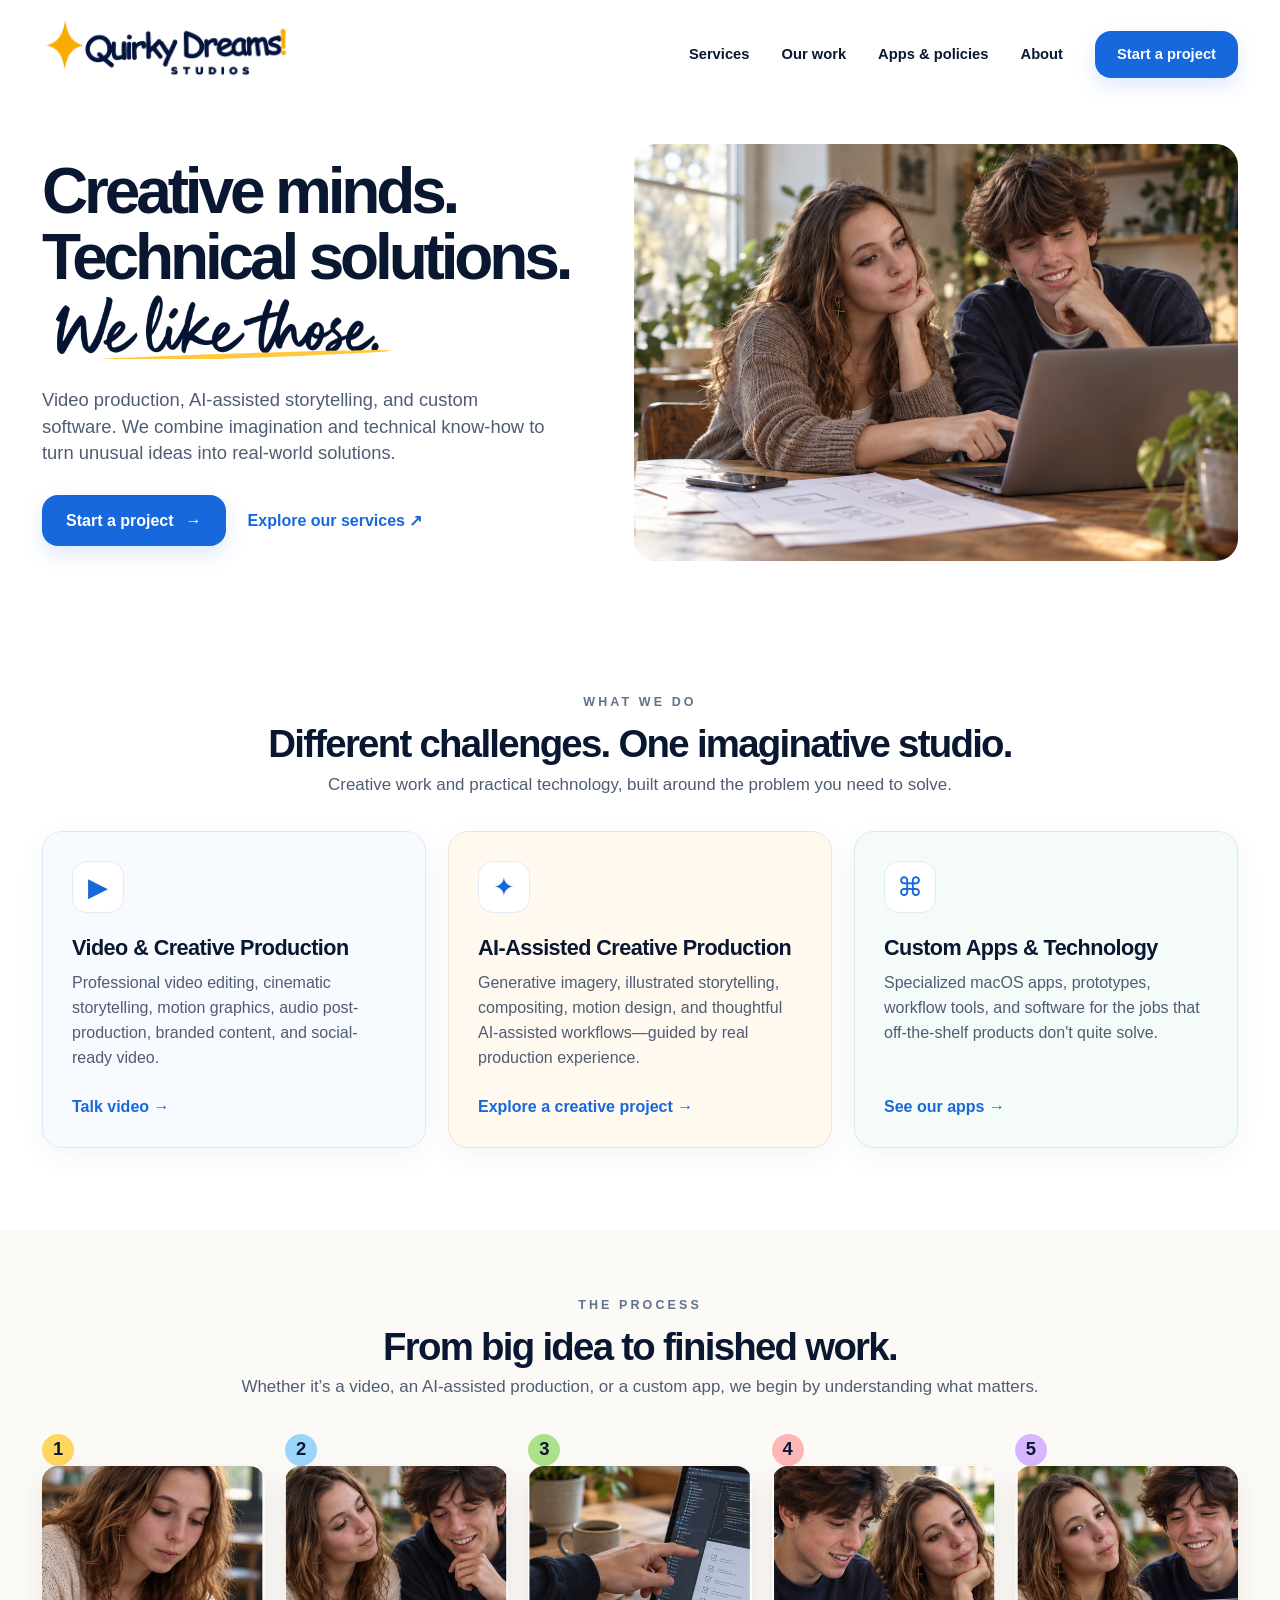
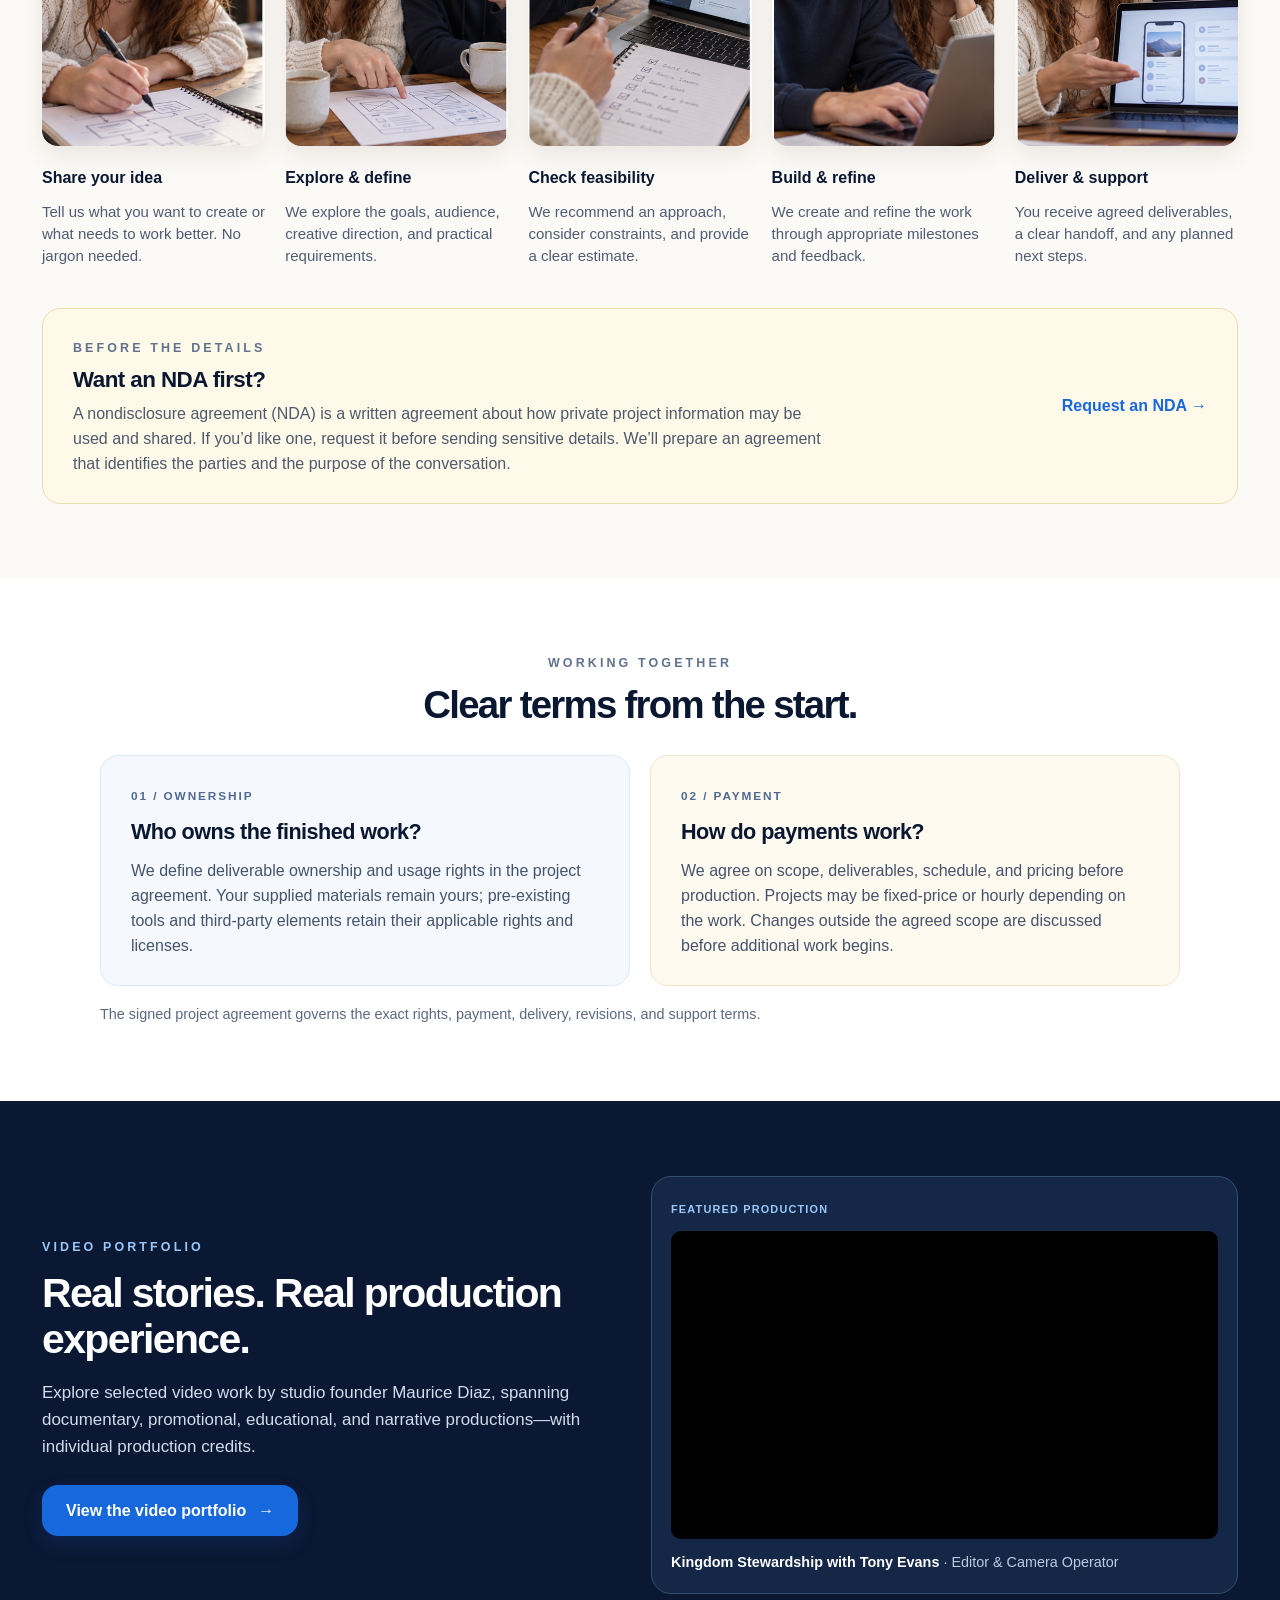
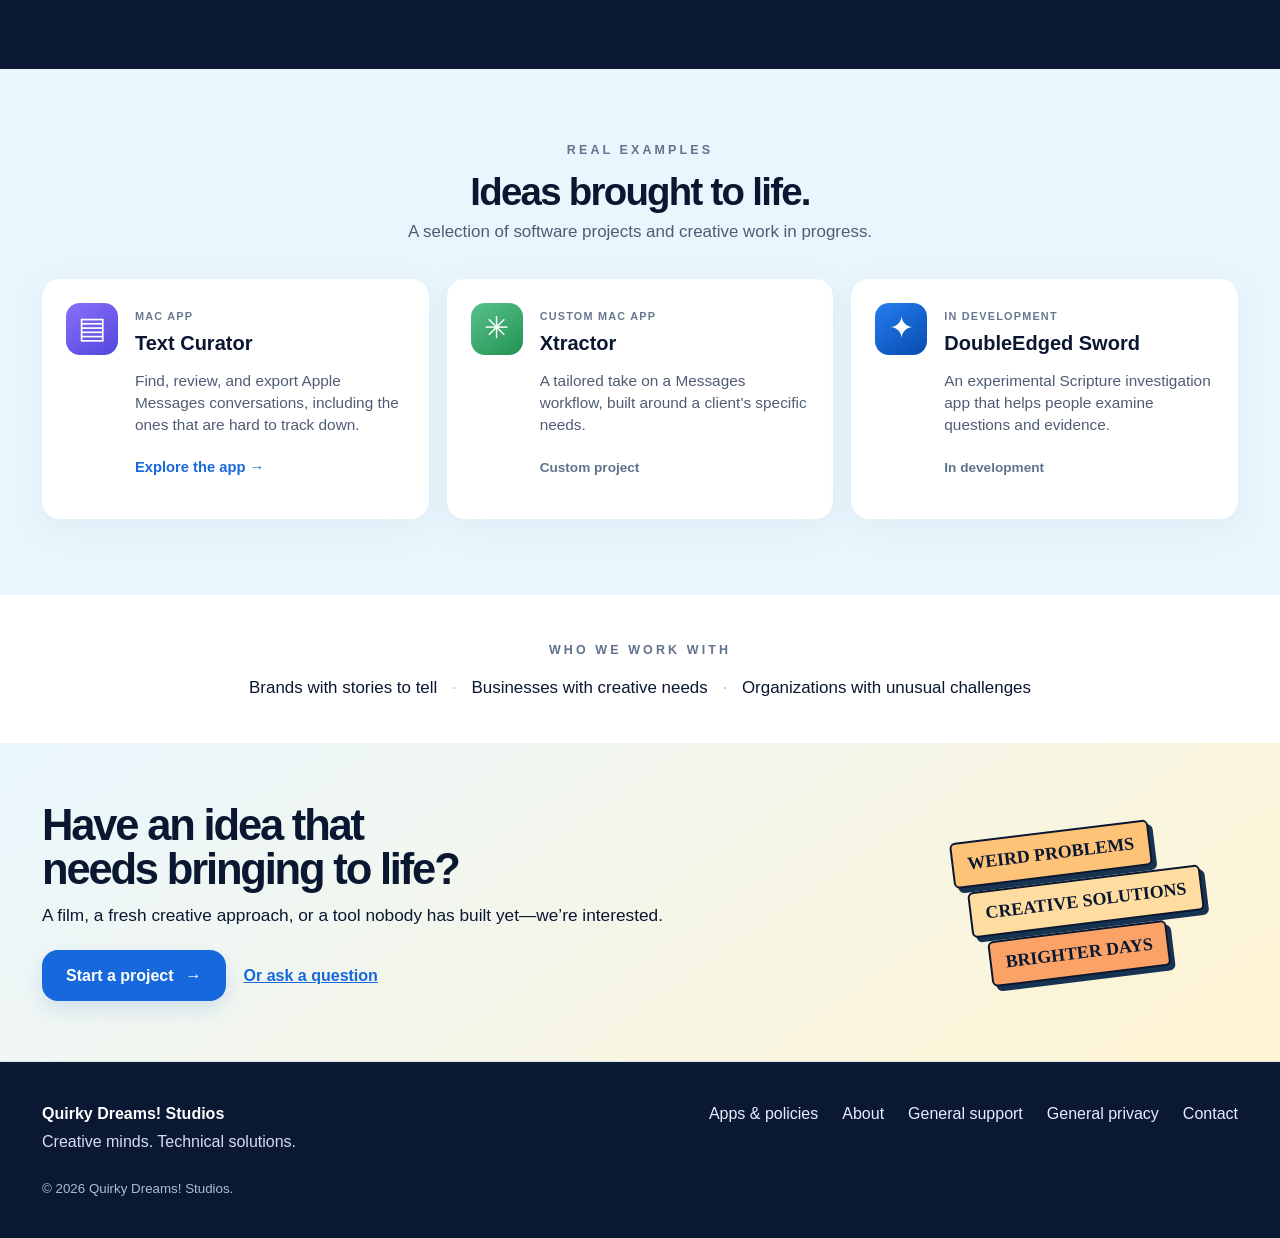
==== commit 8edbdbd4: "Keep unreleased client project private pending portfolio permission" ====
--- a/index.html
+++ b/index.html
@@ -32,7 +32,7 @@
 <section id="process" class="process-section" aria-labelledby="process-title"><div class="section-heading"><span class="section-label">THE PROCESS</span><h2 id="process-title">From big idea to finished work.</h2><p>Whether it’s a video, an AI-assisted production, or a custom app, we begin by understanding what matters.</p></div><ol class="process-grid"><li><span class="step-number yellow">1</span><span class="step-photo step-photo-1" aria-hidden="true"></span><h3>Share your idea</h3><p>Tell us what you want to create or what needs to work better. No jargon needed.</p></li><li><span class="step-number blue">2</span><span class="step-photo step-photo-2" aria-hidden="true"></span><h3>Explore &amp; define</h3><p>We explore the goals, audience, creative direction, and practical requirements.</p></li><li><span class="step-number green">3</span><span class="step-photo step-photo-3" aria-hidden="true"></span><h3>Check feasibility</h3><p>We recommend an approach, consider constraints, and provide a clear estimate.</p></li><li><span class="step-number coral">4</span><span class="step-photo step-photo-4" aria-hidden="true"></span><h3>Build &amp; refine</h3><p>We create and refine the work through appropriate milestones and feedback.</p></li><li><span class="step-number purple">5</span><span class="step-photo step-photo-5" aria-hidden="true"></span><h3>Deliver &amp; support</h3><p>You receive agreed deliverables, a clear handoff, and any planned next steps.</p></li></ol><aside class="nda-callout" aria-labelledby="nda-title"><div><span class="section-label">BEFORE THE DETAILS</span><h3 id="nda-title">Want an NDA first?</h3><p>A nondisclosure agreement (NDA) is a written agreement about how private project information may be used and shared. If you’d like one, request it before sending sensitive details. We’ll prepare an agreement that identifies the parties and the purpose of the conversation.</p></div><a href="mailto:support@quirkydreams.com?subject=Request%20an%20NDA%20for%20a%20project">Request an NDA <span aria-hidden="true">→</span></a></aside></section>
 <section class="terms-section" aria-labelledby="terms-title"><div class="section-heading"><span class="section-label">WORKING TOGETHER</span><h2 id="terms-title">Clear terms from the start.</h2></div><div class="terms-grid"><article><span class="terms-kicker">01 / OWNERSHIP</span><h3>Who owns the finished work?</h3><p>We define deliverable ownership and usage rights in the project agreement. Your supplied materials remain yours; pre-existing tools and third-party elements retain their applicable rights and licenses.</p></article><article><span class="terms-kicker">02 / PAYMENT</span><h3>How do payments work?</h3><p>We agree on scope, deliverables, schedule, and pricing before production. Projects may be fixed-price or hourly depending on the work. Changes outside the agreed scope are discussed before additional work begins.</p></article></div><p class="terms-note">The signed project agreement governs the exact rights, payment, delivery, revisions, and support terms.</p></section>
 <section class="portfolio-spotlight" aria-labelledby="portfolio-title"><div><span class="section-label">VIDEO PORTFOLIO</span><h2 id="portfolio-title">Real stories. Real production experience.</h2><p>Explore selected video work by studio founder Maurice Diaz, spanning documentary, promotional, educational, and narrative productions—with individual production credits.</p><a class="home-button" href="/maurice/">View the video portfolio <span aria-hidden="true">→</span></a></div><div class="portfolio-feature"><span class="project-kind">FEATURED PRODUCTION</span><div class="portfolio-video"><iframe src="https://www.youtube-nocookie.com/embed/YbBVpdBLDfM" title="Kingdom Stewardship with Tony Evans — selected video work by Maurice Diaz" loading="lazy" allow="accelerometer; autoplay; clipboard-write; encrypted-media; gyroscope; picture-in-picture; web-share" referrerpolicy="strict-origin-when-cross-origin" allowfullscreen></iframe></div><p>Kingdom Stewardship with Tony Evans <span>· Editor &amp; Camera Operator</span></p></div></section>
-<section id="work" class="examples-section" aria-labelledby="examples-title"><div class="section-heading"><span class="section-label">REAL EXAMPLES</span><h2 id="examples-title">Ideas brought to life.</h2><p>A selection of software projects and creative work in progress.</p></div><div class="examples-grid"><article class="example-card"><span class="example-icon des" aria-hidden="true">✎</span><div><span class="project-kind">AI-ASSISTED STORYTELLING · IN PRODUCTION</span><h3>Three Envelopes. One Christmas.</h3><p>An illustrated, motion-storybook film combining visual storytelling, character consistency, compositing, and cinematic editing. Portfolio samples subject to client approval.</p><span class="project-status">Current commissioned project</span></div></article><article class="example-card"><span class="example-icon tc" aria-hidden="true">▤</span><div><span class="project-kind">MAC APP</span><h3>Text Curator</h3><p>Find, review, and export Apple Messages conversations, including the ones that are hard to track down.</p><a href="text-curator.html">Explore the app <span aria-hidden="true">→</span></a></div></article><article class="example-card"><span class="example-icon xt" aria-hidden="true">✳</span><div><span class="project-kind">CUSTOM MAC APP</span><h3>Xtractor</h3><p>A tailored take on a Messages workflow, built around a client’s specific needs.</p><span class="project-status">Custom project</span></div></article><article class="example-card"><span class="example-icon des" aria-hidden="true">✦</span><div><span class="project-kind">IN DEVELOPMENT</span><h3>DoubleEdged Sword</h3><p>An experimental Scripture investigation app that helps people examine questions and evidence.</p><span class="project-status">In development</span></div></article></div></section>
+<section id="work" class="examples-section" aria-labelledby="examples-title"><div class="section-heading"><span class="section-label">REAL EXAMPLES</span><h2 id="examples-title">Ideas brought to life.</h2><p>A selection of software projects and creative work in progress.</p></div><div class="examples-grid"><article class="example-card"><span class="example-icon tc" aria-hidden="true">▤</span><div><span class="project-kind">MAC APP</span><h3>Text Curator</h3><p>Find, review, and export Apple Messages conversations, including the ones that are hard to track down.</p><a href="text-curator.html">Explore the app <span aria-hidden="true">→</span></a></div></article><article class="example-card"><span class="example-icon xt" aria-hidden="true">✳</span><div><span class="project-kind">CUSTOM MAC APP</span><h3>Xtractor</h3><p>A tailored take on a Messages workflow, built around a client’s specific needs.</p><span class="project-status">Custom project</span></div></article><article class="example-card"><span class="example-icon des" aria-hidden="true">✦</span><div><span class="project-kind">IN DEVELOPMENT</span><h3>DoubleEdged Sword</h3><p>An experimental Scripture investigation app that helps people examine questions and evidence.</p><span class="project-status">In development</span></div></article></div></section>
 <section id="about" class="about-section"><span class="section-label">WHO WE WORK WITH</span><p>Brands with stories to tell <span>·</span> Businesses with creative needs <span>·</span> Organizations with unusual challenges</p></section>
 <section class="closing-section"><div><h2>Have an idea that<br>needs bringing to life?</h2><p>A film, a fresh creative approach, or a tool nobody has built yet—we’re interested.</p><a class="home-button" href="mailto:maurice@quirkydreams.com?subject=Project%20inquiry">Start a project <span aria-hidden="true">→</span></a><a class="closing-link" href="mailto:support@quirkydreams.com?subject=Question%20for%20Quirky%20Dreams">Or ask a question</a></div><div class="closing-mark" aria-hidden="true"><span>WEIRD PROBLEMS</span><span>CREATIVE SOLUTIONS</span><span>BRIGHTER DAYS</span></div></section>
 </main>
--- a/styles.css
+++ b/styles.css
@@ -89,3 +89,17 @@
 .service-card a{font-weight:750;margin-top:auto}
 @media(max-width:850px){.services-section{padding:56px 24px}.services-grid{grid-template-columns:1fr}.service-card{padding:26px}}
 @media(min-width:651px){.home-hero h1 em{width:5.45em}}
+
+
+/* Selected professional production portfolio spotlight */
+.portfolio-spotlight{padding:75px max(42px,calc((100vw - 1200px)/2));background:#0b1833;color:#fff;display:grid;grid-template-columns:1fr 1.05fr;gap:50px;align-items:center}
+.portfolio-spotlight .section-label{color:#9ac7fa}
+.portfolio-spotlight h2{font-size:clamp(2rem,3.2vw,3rem);line-height:1.12;margin:14px 0 16px;letter-spacing:-.04em}
+.portfolio-spotlight p{color:#d2dcec;font-size:1.06rem;line-height:1.6;margin:0 0 25px}
+.portfolio-feature{background:#142747;border:1px solid #335071;padding:19px;border-radius:20px}
+.portfolio-feature .project-kind{color:#9bc8fa}
+.portfolio-video{aspect-ratio:16/9;background:#000;border-radius:10px;overflow:hidden;margin:12px 0}
+.portfolio-video iframe{width:100%;height:100%;border:0;display:block}
+.portfolio-feature p{font-weight:700;font-size:.9rem;margin:8px 0 0;color:#fff}
+.portfolio-feature p span{font-weight:400;color:#bacbe0}
+@media(max-width:850px){.portfolio-spotlight{grid-template-columns:1fr;gap:28px;padding:56px 24px}}
